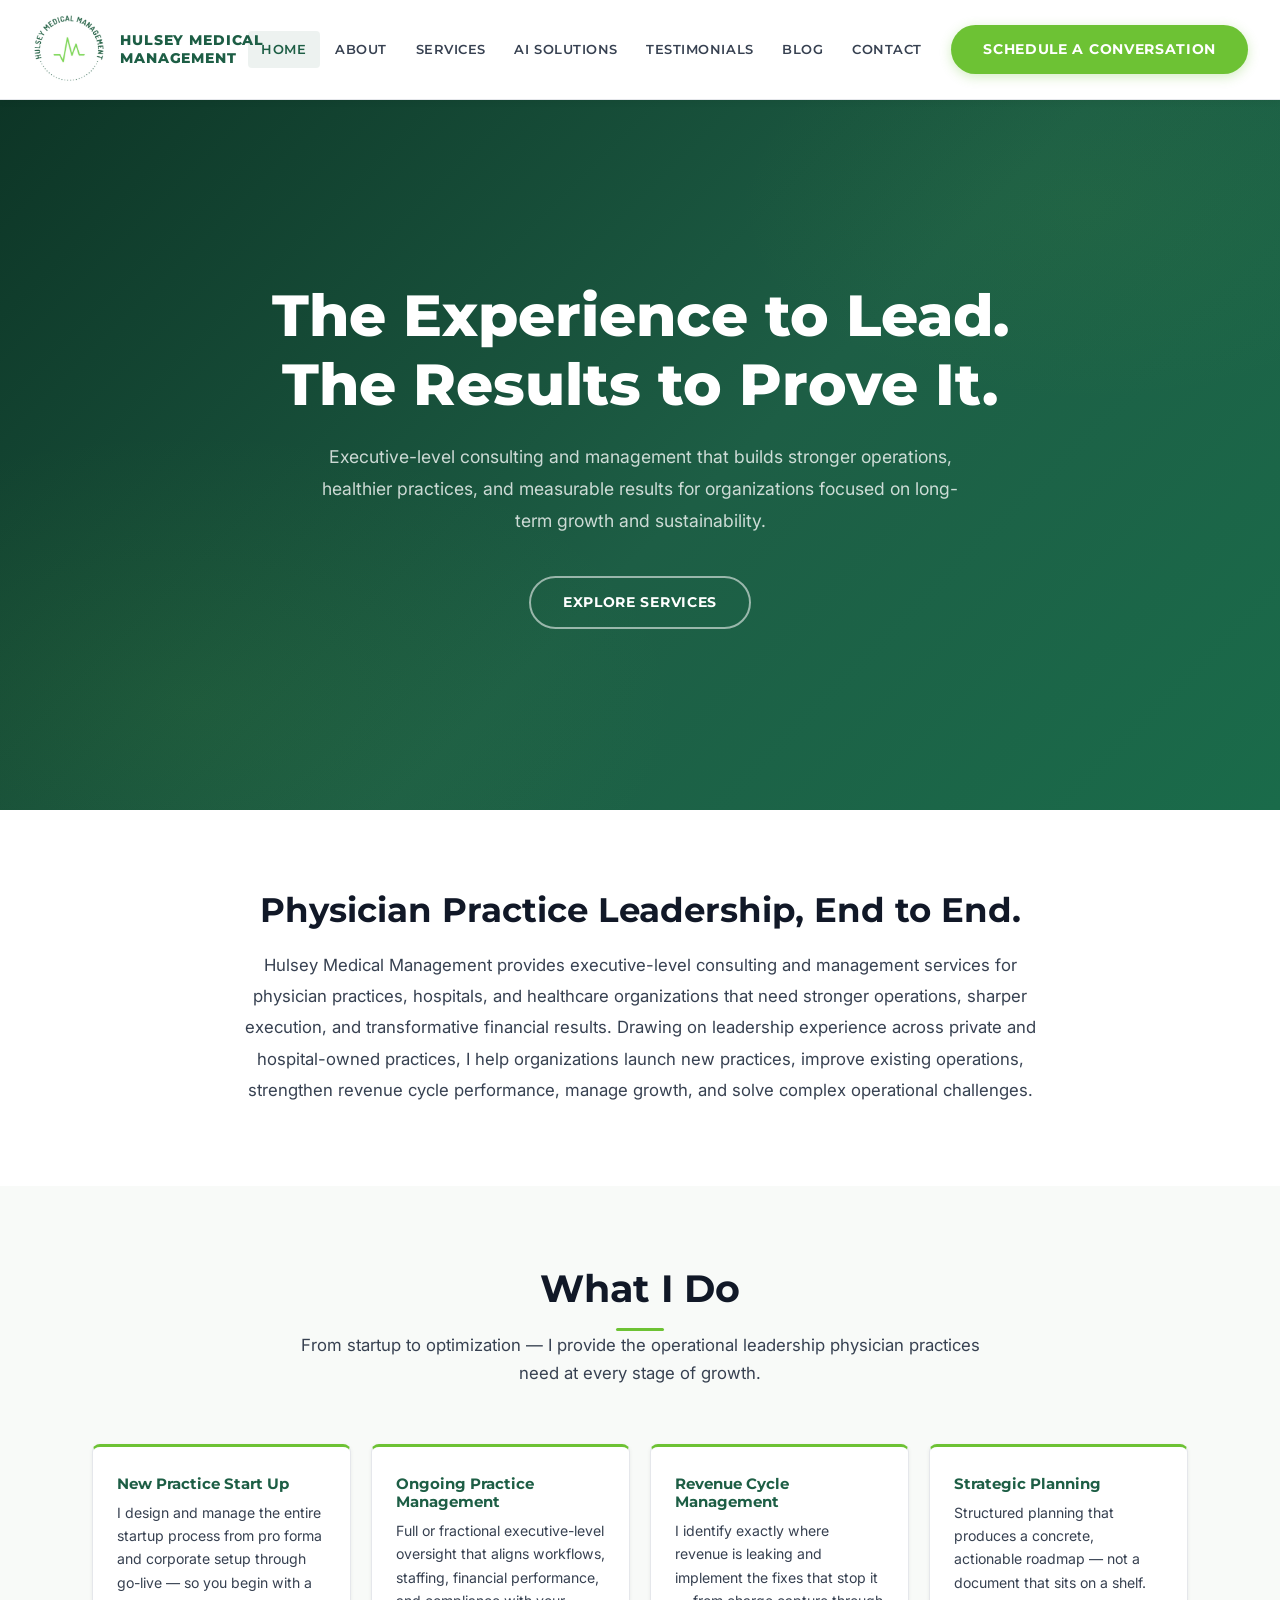
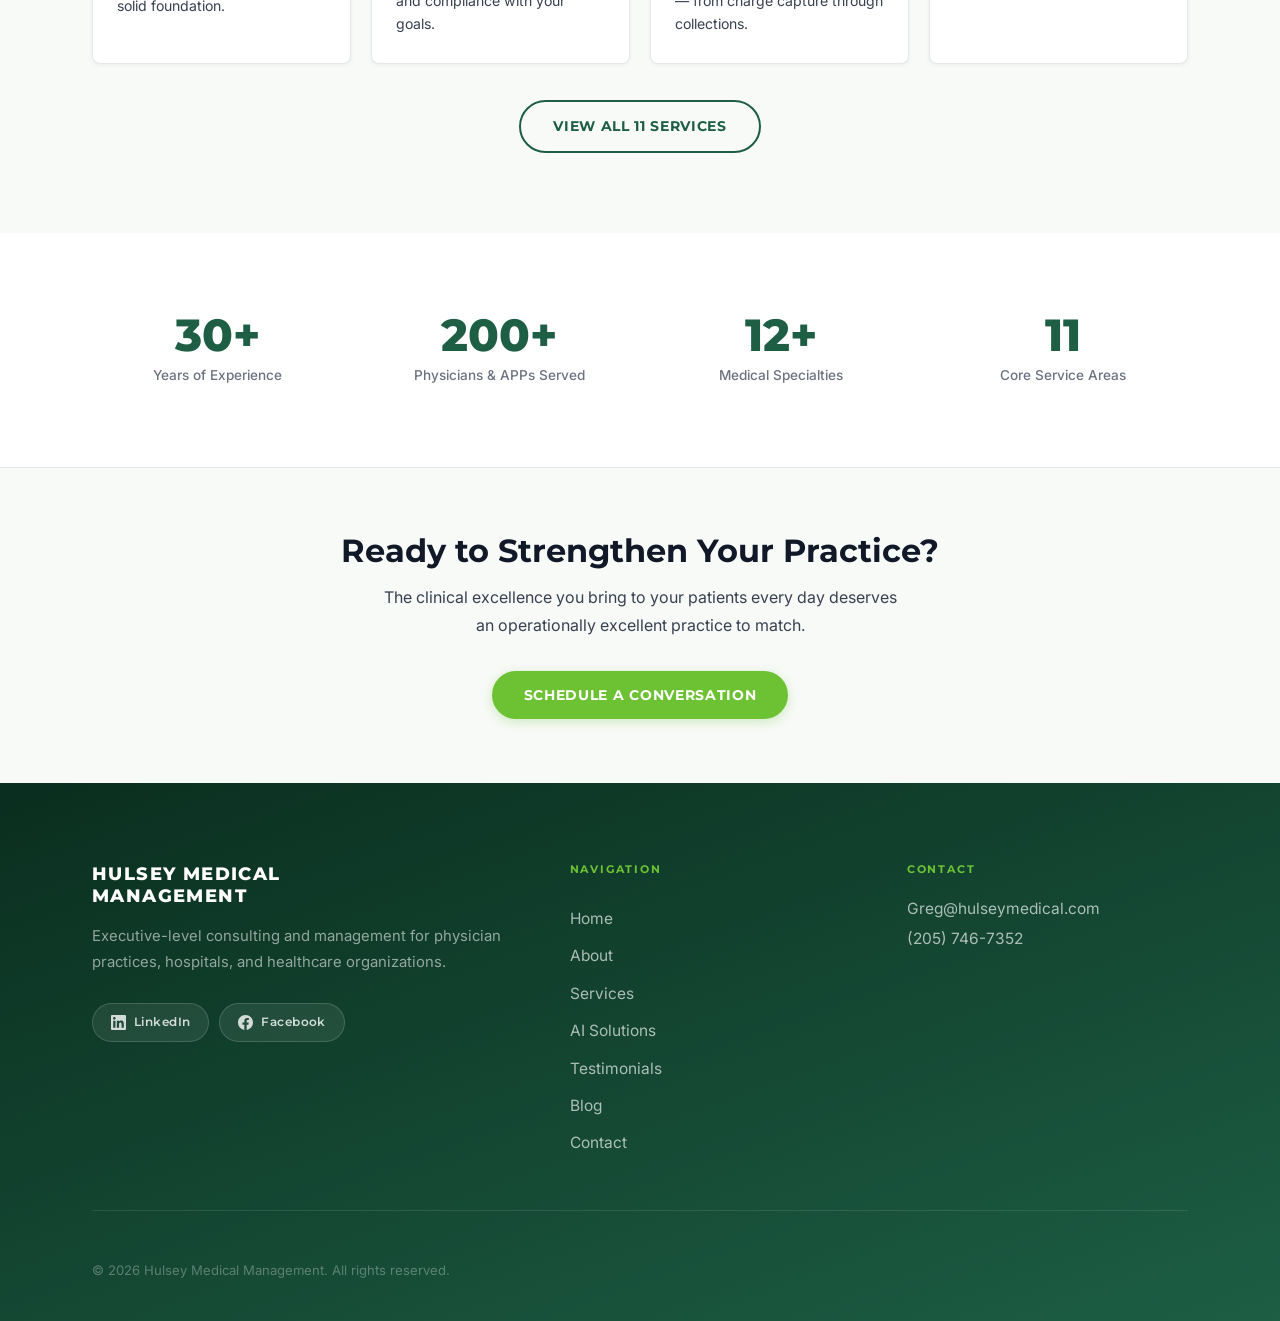
==== index.html @ 931b70d0 "Initial website commit with correct folder structure" ====
﻿<!DOCTYPE html>
<html lang="en">
<head>
  <meta charset="UTF-8" />
  <meta name="viewport" content="width=device-width, initial-scale=1.0" />
  <title>Hulsey Medical Management | Executive Physician Practice Consulting</title>
  <meta name="description" content="Executive-level consulting and management for physician practices, hospitals, and healthcare organizations. 30 years of proven leadership." />
  <link rel="stylesheet" href="css/styles.css" />
</head>
<body>

  <nav class="nav" role="navigation" aria-label="Main navigation">
    <div class="nav__inner">
      <a href="index.html" class="nav__logo"><img src="images/logo.png" alt="Hulsey Medical Management" /><span class="nav__logo-text">Hulsey Medical<br>Management</span></a>
      <ul class="nav__links" role="list">
        <li><a href="index.html">Home</a></li>
        <li><a href="about.html">About</a></li>
        <li><a href="services.html">Services</a></li>
        <li><a href="ai-services.html">AI Solutions</a></li>
        <li><a href="testimonials.html">Testimonials</a></li>
        <li><a href="blog.html">Blog</a></li>
        <li><a href="contact.html">Contact</a></li>
      </ul>
      <div class="nav__actions">
        <a href="contact.html" class="btn btn--primary nav__cta">Schedule a Conversation</a>
        <button class="nav__hamburger" aria-label="Toggle menu"><span></span><span></span><span></span></button>
      </div>
    </div>
  </nav>
  <nav class="nav__mobile" aria-label="Mobile navigation">
    <a href="index.html">Home</a><a href="about.html">About</a><a href="services.html">Services</a>
    <a href="ai-services.html">AI Solutions</a><a href="testimonials.html">Testimonials</a>
    <a href="blog.html">Blog</a><a href="contact.html">Contact</a>
  </nav>

  <!-- HERO -->
  <section class="hero" aria-label="Hero">
    <div class="hero__content">
      <h1>The Experience to Lead.<br>The Results to Prove It.</h1>
      <p class="hero__sub">Executive-level consulting and management that builds stronger operations, healthier practices, and measurable results for organizations focused on long-term growth and sustainability.</p>
      <div class="hero__cta">
        <a href="services.html" class="btn btn--outline">Explore Services</a>
      </div>
    </div>
  </section>

  <!-- INTRO -->
  <section class="intro-block">
    <div class="container">
      <div class="intro-block__inner fade-in">
        <h2>Physician Practice Leadership, End to End.</h2>
        <p>Hulsey Medical Management provides executive-level consulting and management services for physician practices, hospitals, and healthcare organizations that need stronger operations, sharper execution, and transformative financial results. Drawing on leadership experience across private and hospital-owned practices, I help organizations launch new practices, improve existing operations, strengthen revenue cycle performance, manage growth, and solve complex operational challenges.</p>
      </div>
    </div>
  </section>

  <!-- SERVICES PREVIEW -->
  <section class="section section--tinted">
    <div class="container">
      <div class="section__header fade-in">
        <h2>What I Do</h2>
        <div class="section__divider"></div>
        <p>From startup to optimization — I provide the operational leadership physician practices need at every stage of growth.</p>
      </div>
      <div class="preview-grid">
        <div class="preview-card fade-in fade-in-delay-1">
          <h4>New Practice Start Up</h4>
          <p>I design and manage the entire startup process from pro forma and corporate setup through go-live — so you begin with a solid foundation.</p>
        </div>
        <div class="preview-card fade-in fade-in-delay-2">
          <h4>Ongoing Practice Management</h4>
          <p>Full or fractional executive-level oversight that aligns workflows, staffing, financial performance, and compliance with your goals.</p>
        </div>
        <div class="preview-card fade-in fade-in-delay-3">
          <h4>Revenue Cycle Management</h4>
          <p>I identify exactly where revenue is leaking and implement the fixes that stop it — from charge capture through collections.</p>
        </div>
        <div class="preview-card fade-in fade-in-delay-4">
          <h4>Strategic Planning</h4>
          <p>Structured planning that produces a concrete, actionable roadmap — not a document that sits on a shelf.</p>
        </div>
      </div>
      <div style="text-align:center; margin-top: 2.25rem;" class="fade-in">
        <a href="services.html" class="btn btn--ghost">View All 11 Services</a>
      </div>
    </div>
  </section>

  <!-- CREDENTIALS STRIP -->
  <section class="section">
    <div class="container">
      <div class="stats-row">
        <div class="fade-in">
          <div class="stat__number">30+</div>
          <div class="stat__label">Years of Experience</div>
        </div>
        <div class="fade-in fade-in-delay-1">
          <div class="stat__number">200+</div>
          <div class="stat__label">Physicians &amp; APPs Served</div>
        </div>
        <div class="fade-in fade-in-delay-2">
          <div class="stat__number">12+</div>
          <div class="stat__label">Medical Specialties</div>
        </div>
        <div class="fade-in fade-in-delay-3">
          <div class="stat__number">11</div>
          <div class="stat__label">Core Service Areas</div>
        </div>
      </div>
    </div>
  </section>

  <!-- CTA STRIP -->
  <div class="cta-strip">
    <div class="container">
      <div class="fade-in">
        <h2>Ready to Strengthen Your Practice?</h2>
        <p>The clinical excellence you bring to your patients every day deserves an operationally excellent practice to match.</p>
        <a href="contact.html" class="btn btn--primary">Schedule a Conversation</a>
      </div>
    </div>
  </div>

  <footer class="footer">
    <div class="container">
      <div class="footer__inner">
        <div class="footer__brand">
          <div class="footer__brand-name">Hulsey Medical<br>Management</div>
          <p>Executive-level consulting and management for physician practices, hospitals, and healthcare organizations.</p>
          <div class="footer__social">
            <a href="https://www.linkedin.com/company/109544073" target="_blank" rel="noopener" class="footer__social-link"><svg xmlns="http://www.w3.org/2000/svg" width="15" height="15" viewBox="0 0 24 24" fill="currentColor"><path d="M20.447 20.452h-3.554v-5.569c0-1.328-.027-3.037-1.852-3.037-1.853 0-2.136 1.445-2.136 2.939v5.667H9.351V9h3.414v1.561h.046c.477-.9 1.637-1.85 3.37-1.85 3.601 0 4.267 2.37 4.267 5.455v6.286zM5.337 7.433c-1.144 0-2.063-.926-2.063-2.065 0-1.138.92-2.063 2.063-2.063 1.14 0 2.064.925 2.064 2.063 0 1.139-.925 2.065-2.064 2.065zm1.782 13.019H3.555V9h3.564v11.452zM22.225 0H1.771C.792 0 0 .774 0 1.729v20.542C0 23.227.792 24 1.771 24h20.451C23.2 24 24 23.227 24 22.271V1.729C24 .774 23.2 0 22.222 0h.003z"/></svg> LinkedIn</a>
            <a href="https://www.facebook.com/profile.php?id=61579314591625" target="_blank" rel="noopener" class="footer__social-link"><svg xmlns="http://www.w3.org/2000/svg" width="15" height="15" viewBox="0 0 24 24" fill="currentColor"><path d="M24 12.073c0-6.627-5.373-12-12-12s-12 5.373-12 12c0 5.99 4.388 10.954 10.125 11.854v-8.385H7.078v-3.47h3.047V9.43c0-3.007 1.792-4.669 4.533-4.669 1.312 0 2.686.235 2.686.235v2.953H15.83c-1.491 0-1.956.925-1.956 1.874v2.25h3.328l-.532 3.47h-2.796v8.385C19.612 23.027 24 18.062 24 12.073z"/></svg> Facebook</a>
          </div>
        </div>
        <div>
          <h4>Navigation</h4>
          <ul class="footer__links">
            <li><a href="index.html">Home</a></li>
            <li><a href="about.html">About</a></li>
            <li><a href="services.html">Services</a></li>
            <li><a href="ai-services.html">AI Solutions</a></li>
            <li><a href="testimonials.html">Testimonials</a></li>
            <li><a href="blog.html">Blog</a></li>
            <li><a href="contact.html">Contact</a></li>
          </ul>
        </div>
        <div class="footer__contact">
          <h4>Contact</h4>
          <p><a href="mailto:Greg@hulseymedical.com">Greg@hulseymedical.com</a></p>
          <p><a href="tel:+12057467352">(205) 746-7352</a></p>
        </div>
      </div>
      <div class="footer__bottom">
        <p>&copy; 2026 Hulsey Medical Management. All rights reserved.</p>
        
      </div>
    </div>
  </footer>

  <script src="js/main.js"></script>
</body>
</html>
---- css/styles.css ----
/* ============================================================
   HMM Website — Shared Stylesheet
   Colors: #1D5E45 (dark green), #6DC234 (lime), #f8faf8 (off-white)
   ============================================================ */

@import url('https://fonts.googleapis.com/css2?family=Montserrat:wght@400;600;700;800&family=Inter:wght@300;400;500;600&display=swap');

:root {
  --dark-green: #1D5E45;
  --lime-green: #6DC234;
  --lime-hover: #5aaa28;
  --off-white: #f8faf8;
  --border: #e5e7eb;
  --white: #ffffff;
  --text-dark: #111827;
  --text-body: #374151;
  --text-light: #6b7280;
  --shadow-sm: 0 1px 4px rgba(0,0,0,0.06);
  --shadow: 0 4px 20px rgba(0,0,0,0.07);
  --shadow-hover: 0 8px 32px rgba(0,0,0,0.12);
  --nav-height: 100px;
  --radius: 8px;
  --transition: all 0.25s ease;
}

*, *::before, *::after { box-sizing: border-box; margin: 0; padding: 0; }
html { scroll-behavior: smooth; font-size: 16px; }

body {
  font-family: 'Inter', system-ui, sans-serif;
  color: var(--text-body);
  background: var(--white);
  line-height: 1.7;
  padding-top: var(--nav-height);
}

img { max-width: 100%; height: auto; display: block; }
a { color: inherit; text-decoration: none; }
ul { list-style: none; }

/* ── Typography ── */
h1, h2, h3, h4 {
  font-family: 'Montserrat', sans-serif;
  font-weight: 700;
  line-height: 1.2;
  color: var(--text-dark);
}
h1 { font-size: clamp(2rem, 4.5vw, 3.6rem); font-weight: 800; }
h2 { font-size: clamp(1.6rem, 3vw, 2.5rem); }
h3 { font-size: clamp(1.1rem, 2vw, 1.35rem); }
h4 { font-size: 1rem; }
p { margin-bottom: 1.1rem; }
p:last-child { margin-bottom: 0; }

/* ── Layout ── */
.container { max-width: 1160px; margin: 0 auto; padding: 0 2rem; }

.section { padding: 80px 0; }
.section--tinted { background: var(--off-white); }

.section__header { text-align: center; margin-bottom: 56px; }
.section__header h2 { margin-bottom: 0.85rem; color: var(--text-dark); }
.section__header p { font-size: 1.05rem; max-width: 680px; margin: 0 auto; color: var(--text-body); }

.section__divider {
  width: 48px; height: 3px;
  background: var(--lime-green);
  border-radius: 2px;
  margin: 1rem auto 0;
}

/* ============================================================
   NAVIGATION — White bar
   ============================================================ */

.nav {
  position: fixed;
  top: 0; left: 0; right: 0;
  height: var(--nav-height);
  background: var(--white);
  z-index: 1000;
  border-bottom: 1px solid var(--border);
  box-shadow: 0 1px 8px rgba(0,0,0,0.06);
}

.nav__inner {
  display: grid;
  grid-template-columns: auto 1fr auto;
  align-items: center;
  height: 100%;
  max-width: 1280px;
  margin: 0 auto;
  padding: 0 2rem;
  gap: 1rem;
}

.nav__logo { display: flex; align-items: center; gap: 0.9rem; }
.nav__logo img { height: 72px; width: auto; object-fit: contain; flex-shrink: 0; }
.nav__logo-text {
  font-family: 'Montserrat', sans-serif;
  font-size: 0.88rem;
  font-weight: 800;
  letter-spacing: 0.06em;
  text-transform: uppercase;
  color: var(--dark-green);
  line-height: 1.25;
  white-space: nowrap;
}

.nav__links {
  display: flex;
  align-items: center;
  justify-content: center;
  gap: 0.1rem;
}

.nav__actions {
  display: flex;
  align-items: center;
  justify-content: flex-end;
  gap: 0.75rem;
}

.nav__cta {
  padding: 0.55rem 1.3rem;
  font-size: 0.75rem;
  white-space: nowrap;
}

.nav__links a {
  display: inline-block;
  padding: 0.45rem 0.85rem;
  color: var(--text-body);
  font-family: 'Montserrat', sans-serif;
  font-size: 0.8rem;
  font-weight: 600;
  letter-spacing: 0.04em;
  text-transform: uppercase;
  border-radius: 4px;
  transition: var(--transition);
  white-space: nowrap;
}

.nav__links a:hover {
  color: var(--dark-green);
  background: rgba(29,94,69,0.06);
}

.nav__links a.active {
  color: var(--dark-green);
  background: rgba(29,94,69,0.08);
}

/* Mobile hamburger */
.nav__hamburger {
  display: none;
  flex-direction: column;
  gap: 5px;
  cursor: pointer;
  padding: 8px;
  background: none;
  border: none;
}
.nav__hamburger span {
  display: block;
  width: 24px; height: 2px;
  background: var(--text-dark);
  border-radius: 2px;
  transition: var(--transition);
}
.nav__hamburger.open span:nth-child(1) { transform: translateY(7px) rotate(45deg); }
.nav__hamburger.open span:nth-child(2) { opacity: 0; }
.nav__hamburger.open span:nth-child(3) { transform: translateY(-7px) rotate(-45deg); }

.nav__mobile {
  display: none;
  position: fixed;
  top: var(--nav-height);
  left: 0; right: 0;
  background: var(--white);
  border-bottom: 1px solid var(--border);
  padding: 1rem 2rem 1.5rem;
  z-index: 999;
  flex-direction: column;
  gap: 0.15rem;
  box-shadow: 0 8px 24px rgba(0,0,0,0.08);
}
.nav__mobile.open { display: flex; }
.nav__mobile a {
  color: var(--text-body);
  font-family: 'Montserrat', sans-serif;
  font-size: 0.88rem;
  font-weight: 600;
  letter-spacing: 0.04em;
  text-transform: uppercase;
  padding: 0.65rem 0.75rem;
  border-radius: 4px;
  transition: var(--transition);
}
.nav__mobile a:hover { color: var(--dark-green); background: rgba(29,94,69,0.05); }
.nav__mobile a.active { color: var(--dark-green); font-weight: 700; }

/* ============================================================
   BUTTONS
   ============================================================ */

.btn {
  display: inline-block;
  padding: 0.8rem 2rem;
  border-radius: 50px;
  font-family: 'Montserrat', sans-serif;
  font-size: 0.85rem;
  font-weight: 700;
  letter-spacing: 0.05em;
  text-transform: uppercase;
  transition: var(--transition);
  cursor: pointer;
  border: none;
}
.btn--primary {
  background: var(--lime-green);
  color: var(--white);
  box-shadow: 0 3px 12px rgba(109,194,52,0.3);
}
.btn--primary:hover {
  background: var(--lime-hover);
  transform: translateY(-2px);
  box-shadow: 0 6px 20px rgba(109,194,52,0.4);
}
.btn--outline {
  background: transparent;
  color: var(--white);
  border: 2px solid rgba(255,255,255,0.55);
}
.btn--outline:hover {
  background: rgba(255,255,255,0.1);
  border-color: var(--white);
  transform: translateY(-2px);
}
.btn--green {
  background: var(--dark-green);
  color: var(--white);
}
.btn--green:hover {
  background: #174d38;
  transform: translateY(-2px);
  box-shadow: var(--shadow-hover);
}
.btn--ghost {
  background: transparent;
  color: var(--dark-green);
  border: 2px solid var(--dark-green);
}
.btn--ghost:hover {
  background: var(--dark-green);
  color: var(--white);
  transform: translateY(-2px);
}

/* ============================================================
   HERO
   ============================================================ */

.hero {
  position: relative;
  min-height: calc(90vh - var(--nav-height));
  display: flex;
  align-items: center;
  justify-content: center;
  text-align: center;
  background: linear-gradient(135deg, #0d3526 0%, var(--dark-green) 55%, #1a6b4a 100%);
  overflow: hidden;
}
.hero::before {
  content: '';
  position: absolute; inset: 0;
  background:
    radial-gradient(ellipse 55% 55% at 15% 85%, rgba(109,194,52,0.07) 0%, transparent 70%),
    radial-gradient(ellipse 40% 40% at 85% 15%, rgba(109,194,52,0.05) 0%, transparent 70%);
  pointer-events: none;
}
.hero__content {
  position: relative; z-index: 1;
  max-width: 820px;
  padding: 4rem 2rem;
}
.hero__eyebrow {
  display: inline-block;
  background: rgba(109,194,52,0.15);
  color: var(--lime-green);
  font-family: 'Montserrat', sans-serif;
  font-size: 0.75rem; font-weight: 700;
  letter-spacing: 0.16em; text-transform: uppercase;
  padding: 0.35rem 1.1rem;
  border-radius: 50px;
  border: 1px solid rgba(109,194,52,0.28);
  margin-bottom: 1.5rem;
}
.hero h1 { color: var(--white); margin-bottom: 1.4rem; }
.hero__sub {
  font-size: 1.1rem;
  color: rgba(255,255,255,0.78);
  max-width: 640px;
  margin: 0 auto 2.5rem;
  line-height: 1.8;
}
.hero__cta { display: flex; gap: 1rem; justify-content: center; flex-wrap: wrap; }

/* ============================================================
   HOME — INTRO BLOCK
   ============================================================ */

.intro-block { padding: 80px 0; }
.intro-block__inner { max-width: 820px; margin: 0 auto; text-align: center; }
.intro-block h2 { font-size: clamp(1.5rem, 2.8vw, 2.1rem); margin-bottom: 1.25rem; }
.intro-block p { font-size: 1.05rem; line-height: 1.85; }

/* ============================================================
   HOME — SERVICE PREVIEW CARDS
   ============================================================ */

.preview-grid {
  display: grid;
  grid-template-columns: repeat(auto-fit, minmax(230px, 1fr));
  gap: 1.25rem;
}
.preview-card {
  background: var(--white);
  border-radius: var(--radius);
  padding: 1.75rem 1.5rem;
  border: 1px solid var(--border);
  border-top: 3px solid var(--lime-green);
  box-shadow: var(--shadow-sm);
  transition: var(--transition);
}
.preview-card:hover {
  transform: translateY(-3px);
  box-shadow: var(--shadow);
  border-top-color: var(--dark-green);
}
.preview-card h4 { color: var(--dark-green); margin-bottom: 0.5rem; font-size: 0.95rem; }
.preview-card p { font-size: 0.88rem; line-height: 1.65; margin: 0; }

/* ============================================================
   STAT NUMBERS (used on Home + About)
   ============================================================ */

.stats-row {
  display: grid;
  grid-template-columns: repeat(auto-fit, minmax(160px, 1fr));
  gap: 2rem;
  text-align: center;
}
.stat__number {
  font-family: 'Montserrat', sans-serif;
  font-size: 2.8rem; font-weight: 800;
  color: var(--dark-green);
  line-height: 1;
  margin-bottom: 0.4rem;
}
.stat__label { font-size: 0.85rem; color: var(--text-light); font-weight: 500; }

/* ============================================================
   ABOUT PAGE
   ============================================================ */

.about-layout {
  display: grid;
  grid-template-columns: 1fr 2fr;
  gap: 4rem;
  align-items: start;
}
.about-photo { position: sticky; top: calc(var(--nav-height) + 2rem); }
.about-photo img {
  width: 100%; border-radius: 12px;
  box-shadow: var(--shadow-hover);
  border: 3px solid var(--white);
}
.about-photo__tag {
  margin-top: 1rem;
  background: var(--dark-green);
  color: var(--white);
  text-align: center;
  padding: 0.75rem 1rem;
  border-radius: var(--radius);
}
.about-photo__tag strong { font-family: 'Montserrat',sans-serif; font-size: 1.05rem; }
.about-photo__tag span { font-size: 1.05rem; }

.about-stats {
  display: grid;
  grid-template-columns: repeat(3, 1fr);
  gap: 1.5rem;
  margin: 2rem 0;
  padding: 1.75rem;
  background: var(--off-white);
  border-radius: 10px;
  border: 1px solid var(--border);
}
.about-content h2 { margin-bottom: 1.25rem; }
.about-content p { font-size: 1.02rem; line-height: 1.85; }

/* ============================================================
   ACCORDION — Services
   ============================================================ */

.accordion-list {
  max-width: 860px;
  margin: 0 auto;
  border-top: 1px solid var(--border);
}

.accordion-item {
  border-bottom: 1px solid var(--border);
}

.accordion-header {
  display: flex;
  align-items: center;
  justify-content: space-between;
  width: 100%;
  padding: 1.4rem 0;
  background: none;
  border: none;
  cursor: pointer;
  text-align: left;
  gap: 1rem;
  transition: var(--transition);
}

.accordion-header:hover .accordion-title {
  color: var(--dark-green);
}

.accordion-title {
  font-family: 'Montserrat', sans-serif;
  font-size: 1.05rem;
  font-weight: 700;
  color: var(--text-dark);
  transition: var(--transition);
  line-height: 1.3;
}

.accordion-icon {
  flex-shrink: 0;
  width: 28px; height: 28px;
  border-radius: 50%;
  border: 1.5px solid var(--border);
  display: flex; align-items: center; justify-content: center;
  transition: var(--transition);
  color: var(--text-light);
}

.accordion-icon svg {
  width: 14px; height: 14px;
  stroke: currentColor;
  transition: transform 0.3s ease;
  fill: none;
  stroke-width: 2.5;
  stroke-linecap: round;
  stroke-linejoin: round;
}

.accordion-body {
  max-height: 0;
  overflow: hidden;
  transition: max-height 0.4s ease, padding 0.3s ease;
}

.accordion-body__inner {
  padding: 0 0 1.75rem 0;
  padding-right: 3rem;
}

.accordion-body__inner p {
  font-size: 0.98rem;
  line-height: 1.85;
  color: var(--text-body);
}

/* Open state */
.accordion-item.open .accordion-title { color: var(--dark-green); }
.accordion-item.open .accordion-icon {
  background: var(--dark-green);
  border-color: var(--dark-green);
  color: var(--white);
}
.accordion-item.open .accordion-icon svg { transform: rotate(180deg); }
.accordion-item.open .accordion-body { max-height: 600px; }

/* ============================================================
   AI SERVICES PAGE
   ============================================================ */

.ai-hero {
  background: linear-gradient(135deg, #0d3526, var(--dark-green));
  padding: 90px 0;
  text-align: center;
  color: var(--white);
}
.ai-hero h1 { color: var(--white); margin-bottom: 1rem; }
.ai-hero p { color: rgba(255,255,255,0.78); font-size: 1.05rem; max-width: 680px; margin: 0 auto; }

.featured-tool {
  background: var(--white);
  border-radius: 12px;
  box-shadow: var(--shadow-hover);
  border: 1px solid var(--border);
  overflow: hidden;
  margin-bottom: 2.5rem;
}
.featured-tool__header {
  background: var(--dark-green);
  padding: 2.5rem;
  text-align: center;
}
.featured-tool__header h2 { color: var(--white); margin-bottom: 0.4rem; }
.featured-tool__header p { color: rgba(255,255,255,0.75); font-size: 1.05rem; margin: 0; }
.featured-tool__body { padding: 2.5rem; }
.featured-tool__body > p { font-size: 1.02rem; line-height: 1.8; margin-bottom: 2rem; }

.features-grid {
  display: grid;
  grid-template-columns: repeat(auto-fill, minmax(210px, 1fr));
  gap: 1rem;
  margin-bottom: 2.5rem;
}
.feature-item {
  background: var(--off-white);
  border: 1px solid var(--border);
  border-radius: var(--radius);
  padding: 1.2rem;
  display: flex; align-items: flex-start; gap: 0.7rem;
}
.feature-item__icon { font-size: 1.3rem; flex-shrink: 0; margin-top: 0.1rem; }
.feature-item h4 { font-size: 0.88rem; color: var(--dark-green); margin-bottom: 0.2rem; }
.feature-item p { font-size: 0.83rem; line-height: 1.5; margin: 0; }
.featured-tool__ctas { display: flex; gap: 1rem; flex-wrap: wrap; }

.coming-soon {
  background: var(--off-white);
  border: 1px solid var(--border);
  border-radius: 12px;
  padding: 2.5rem;
  text-align: center;
}
.coming-soon h3 { margin-bottom: 0.75rem; }
.coming-soon p { max-width: 560px; margin: 0 auto; }

/* ============================================================
   TESTIMONIALS PAGE
   ============================================================ */

.testimonials-grid {
  display: grid;
  grid-template-columns: repeat(auto-fill, minmax(300px, 1fr));
  gap: 1.75rem;
}
.testimonial-card {
  background: var(--white);
  border-radius: 10px;
  padding: 2.25rem;
  box-shadow: var(--shadow);
  border: 1px solid var(--border);
  border-top: 3px solid var(--lime-green);
  position: relative;
  transition: var(--transition);
}
.testimonial-card:hover {
  transform: translateY(-4px);
  box-shadow: var(--shadow-hover);
}
.testimonial-card::before {
  content: '\201C';
  font-family: Georgia, serif;
  font-size: 4.5rem;
  color: var(--lime-green);
  opacity: 0.2;
  line-height: 1;
  position: absolute;
  top: 1rem; left: 1.5rem;
  pointer-events: none;
}
.testimonial-card__quote {
  font-size: 1rem;
  line-height: 1.8;
  color: var(--text-dark);
  font-style: italic;
  margin-bottom: 1.5rem;
  padding-top: 1.5rem;
}
.testimonial-card__attr { display: flex; align-items: center; gap: 0.85rem; }
.testimonial-card__avatar {
  width: 44px; height: 44px;
  border-radius: 50%;
  background: var(--dark-green);
  display: flex; align-items: center; justify-content: center;
  color: var(--white);
  font-family: 'Montserrat', sans-serif;
  font-weight: 700; font-size: 1rem;
  flex-shrink: 0;
}
.testimonial-card__name { font-family: 'Montserrat',sans-serif; font-weight: 700; color: var(--dark-green); font-size: 0.88rem; margin-bottom: 0.1rem; }
.testimonial-card__role { font-size: 0.8rem; color: var(--text-light); }

/* ============================================================
   BLOG PAGE
   ============================================================ */

.blog-grid {
  display: grid;
  grid-template-columns: repeat(auto-fill, minmax(320px, 1fr));
  gap: 1.75rem;
}
.blog-card {
  background: var(--white);
  border-radius: 10px;
  border: 1px solid var(--border);
  box-shadow: var(--shadow-sm);
  overflow: hidden;
  transition: var(--transition);
  display: flex; flex-direction: column;
}
.blog-card:hover { transform: translateY(-4px); box-shadow: var(--shadow); }
.blog-card__stripe { height: 4px; background: linear-gradient(90deg, var(--dark-green), var(--lime-green)); }
.blog-card__body { padding: 1.75rem; flex-grow: 1; display: flex; flex-direction: column; }
.blog-card__meta { font-size: 0.78rem; color: var(--text-light); text-transform: uppercase; letter-spacing: 0.06em; margin-bottom: 0.65rem; }
.blog-card h3 { font-size: 1.12rem; margin-bottom: 0.75rem; line-height: 1.35; }
.blog-card h3 a { color: var(--text-dark); transition: var(--transition); }
.blog-card h3 a:hover { color: var(--dark-green); }
.blog-card p { font-size: 0.92rem; line-height: 1.7; flex-grow: 1; margin-bottom: 1.25rem; }
.blog-card__link {
  font-family: 'Montserrat',sans-serif; font-size: 0.8rem; font-weight: 700;
  letter-spacing: 0.05em; text-transform: uppercase;
  color: var(--lime-green); display: inline-flex; align-items: center; gap: 0.35rem;
  transition: var(--transition);
}
.blog-card__link:hover { color: var(--dark-green); gap: 0.55rem; }

/* ============================================================
   BLOG POST PAGE
   ============================================================ */

.post-header {
  background: var(--dark-green);
  padding: 72px 0 56px;
  text-align: center;
  color: var(--white);
}
.post-header__meta { font-size: 0.8rem; color: rgba(255,255,255,0.55); text-transform: uppercase; letter-spacing: 0.08em; margin-bottom: 1rem; }
.post-header h1 { color: var(--white); font-size: clamp(1.7rem, 3.5vw, 2.8rem); max-width: 780px; margin: 0 auto 1rem; }
.post-header__author { color: rgba(255,255,255,0.72); font-size: 0.92rem; }

.post-body { max-width: 760px; margin: 0 auto; padding: 64px 2rem; }
.post-body p { font-size: 1.03rem; line-height: 1.9; color: var(--text-body); margin-bottom: 1.35rem; }
.post-body h2 { font-size: 1.55rem; margin: 2.5rem 0 0.9rem; }
.post-body h3 { font-size: 1.2rem; color: var(--dark-green); margin: 1.75rem 0 0.65rem; }
.post-body h4 { font-size: 1rem; color: var(--dark-green); margin: 1.35rem 0 0.45rem; }
.post-body ol, .post-body ul { margin: 1rem 0 1.5rem 1.5rem; }
.post-body li { font-size: 1.02rem; line-height: 1.8; color: var(--text-body); margin-bottom: 0.5rem; }
.post-body ol { list-style: decimal; }
.post-body ul { list-style: disc; }
.post-back { text-align: center; padding: 2rem 0 4rem; border-top: 1px solid var(--border); margin-top: 3rem; }

/* ============================================================
   CONTACT PAGE
   ============================================================ */

.contact-layout {
  display: grid;
  grid-template-columns: 1fr 1.6fr;
  gap: 4rem;
  align-items: start;
}
.contact-info h3 { margin-bottom: 0.5rem; }
.contact-info > p { font-size: 1rem; line-height: 1.75; margin-bottom: 2rem; }

.contact-detail { display: flex; align-items: flex-start; gap: 1rem; margin-bottom: 1.25rem; }
.contact-detail__icon {
  width: 42px; height: 42px;
  background: var(--off-white);
  border: 1px solid var(--border);
  border-radius: 50%;
  display: flex; align-items: center; justify-content: center;
  font-size: 1rem; flex-shrink: 0;
}
.contact-detail__text strong { display: block; font-family: 'Montserrat',sans-serif; font-size: 0.75rem; text-transform: uppercase; letter-spacing: 0.06em; color: var(--text-light); margin-bottom: 0.15rem; }
.contact-detail__text a, .contact-detail__text span { font-size: 0.93rem; color: var(--dark-green); font-weight: 500; transition: var(--transition); }
.contact-detail__text a:hover { color: var(--lime-green); }

.social-links { display: flex; gap: 0.65rem; margin-top: 2rem; flex-wrap: wrap; }
.social-link {
  display: inline-flex; align-items: center; gap: 0.45rem;
  padding: 0.55rem 1.1rem;
  border-radius: 50px;
  background: var(--off-white);
  border: 1px solid var(--border);
  color: var(--dark-green);
  font-family: 'Montserrat',sans-serif; font-size: 0.78rem; font-weight: 700;
  transition: var(--transition);
}
.social-link:hover { background: var(--dark-green); color: var(--white); border-color: var(--dark-green); }

.contact-form {
  background: var(--white);
  border-radius: 12px;
  box-shadow: var(--shadow-hover);
  border: 1px solid var(--border);
  padding: 2.25rem;
}
.contact-form h3 { margin-bottom: 1.75rem; font-size: 1.35rem; }
.form-group { margin-bottom: 1.1rem; }
.form-group label {
  display: block;
  font-family: 'Montserrat',sans-serif; font-size: 0.75rem; font-weight: 600;
  text-transform: uppercase; letter-spacing: 0.05em;
  color: var(--text-light); margin-bottom: 0.45rem;
}
.form-group input, .form-group textarea {
  width: 100%;
  padding: 0.8rem 1rem;
  border: 1.5px solid var(--border);
  border-radius: var(--radius);
  font-family: 'Inter', sans-serif; font-size: 0.93rem;
  color: var(--text-dark); background: var(--off-white);
  transition: var(--transition); outline: none;
}
.form-group input:focus, .form-group textarea:focus {
  border-color: var(--dark-green);
  background: var(--white);
  box-shadow: 0 0 0 3px rgba(29,94,69,0.08);
}
.form-group textarea { height: 130px; resize: vertical; }
.form-row { display: grid; grid-template-columns: 1fr 1fr; gap: 1rem; }
.form-submit { margin-top: 0.5rem; }
.form-submit .btn { width: 100%; }

/* ============================================================
   PAGE HEADER (shared dark green banner on inner pages)
   ============================================================ */

.page-header {
  background: linear-gradient(135deg, #0d3526, var(--dark-green));
  padding: 72px 0;
  text-align: center;
  color: var(--white);
}
.page-header h1 { color: var(--white); margin-bottom: 0.85rem; font-size: clamp(1.4rem, 2.4vw, 2.2rem); }
.page-header p { color: rgba(255,255,255,0.76); font-size: 1.05rem; max-width: 640px; margin: 0 auto; }

.eyebrow {
  display: inline-block;
  background: rgba(109,194,52,0.15);
  color: var(--lime-green);
  font-family: 'Montserrat',sans-serif;
  font-size: 0.73rem; font-weight: 700;
  letter-spacing: 0.14em; text-transform: uppercase;
  padding: 0.35rem 1.1rem;
  border-radius: 50px;
  border: 1px solid rgba(109,194,52,0.28);
  margin-bottom: 1.1rem;
}

/* ============================================================
   CTA STRIP (lightweight, before footer)
   ============================================================ */

.cta-strip {
  background: var(--off-white);
  border-top: 1px solid var(--border);
  padding: 64px 0;
  text-align: center;
}
.cta-strip h2 { margin-bottom: 0.85rem; font-size: clamp(1.4rem, 2.5vw, 2rem); }
.cta-strip p { color: var(--text-body); font-size: 1rem; max-width: 520px; margin: 0 auto 2rem; }

/* ============================================================
   FOOTER
   ============================================================ */

.footer {
  background: linear-gradient(160deg, #0a2e1f 0%, var(--dark-green) 100%);
  color: rgba(255,255,255,0.72);
  padding: 5rem 0 2.5rem;
}
.footer__inner {
  display: grid;
  grid-template-columns: 1.5fr 1fr 1fr;
  gap: 3.5rem;
  margin-bottom: 3rem;
  padding-bottom: 3rem;
  border-bottom: 1px solid rgba(255,255,255,0.1);
}
.footer__brand-name {
  font-family: 'Montserrat', sans-serif;
  font-size: 1.1rem;
  font-weight: 800;
  color: var(--white);
  text-transform: uppercase;
  letter-spacing: 0.08em;
  line-height: 1.25;
  margin-bottom: 1rem;
}
.footer__brand p { color: rgba(255,255,255,0.55); font-size: 0.93rem; line-height: 1.75; margin-bottom: 1.75rem; }
.footer__social { display: flex; gap: 0.65rem; flex-wrap: wrap; }
.footer__social-link {
  display: inline-flex; align-items: center; gap: 0.5rem;
  padding: 0.5rem 1.1rem;
  background: rgba(255,255,255,0.08);
  border: 1px solid rgba(255,255,255,0.15);
  border-radius: 50px;
  color: rgba(255,255,255,0.8);
  font-family: 'Montserrat', sans-serif;
  font-size: 0.76rem; font-weight: 600; letter-spacing: 0.04em;
  transition: var(--transition);
}
.footer__social-link:hover { background: var(--lime-green); border-color: var(--lime-green); color: var(--white); }
.footer__social-link svg { flex-shrink: 0; }
.footer h4 {
  color: var(--lime-green);
  font-family: 'Montserrat', sans-serif;
  font-size: 0.7rem; font-weight: 700;
  text-transform: uppercase; letter-spacing: 0.16em;
  margin-bottom: 1.5rem;
}
.footer__links { display: flex; flex-direction: column; gap: 0.05rem; }
.footer__links a {
  display: block;
  color: rgba(255,255,255,0.65);
  font-size: 0.97rem;
  padding: 0.32rem 0;
  transition: var(--transition);
}
.footer__links a:hover { color: var(--white); padding-left: 0.4rem; }
.footer__contact p { color: rgba(255,255,255,0.65); font-size: 0.97rem; line-height: 1; margin-bottom: 0.9rem; }
.footer__contact a { color: rgba(255,255,255,0.65); transition: var(--transition); }
.footer__contact a:hover { color: var(--lime-green); }
.footer__bottom {
  display: flex; justify-content: space-between; align-items: center; gap: 1rem; flex-wrap: wrap;
}
.footer__bottom p { color: rgba(255,255,255,0.3); font-size: 0.82rem; margin: 0; }

/* ============================================================
   SCROLL ANIMATIONS
   ============================================================ */

.fade-in { opacity: 0; transform: translateY(20px); transition: opacity 0.6s ease, transform 0.6s ease; }
.fade-in.visible { opacity: 1; transform: translateY(0); }
.fade-in-delay-1 { transition-delay: 0.1s; }
.fade-in-delay-2 { transition-delay: 0.2s; }
.fade-in-delay-3 { transition-delay: 0.3s; }
.fade-in-delay-4 { transition-delay: 0.4s; }

/* ============================================================
   RESPONSIVE
   ============================================================ */

@media (max-width: 900px) {
  .nav__inner { display: flex; justify-content: space-between; }
  .nav__links { display: none; }
  .nav__cta { display: none; }
  .nav__hamburger { display: flex; }
  .about-layout { grid-template-columns: 1fr; }
  .about-photo { position: static; }
  .about-photo img { max-width: 300px; margin: 0 auto; }
  .about-stats { grid-template-columns: 1fr 1fr; }
  .contact-layout { grid-template-columns: 1fr; }
  .footer__inner { grid-template-columns: 1fr 1fr; }
  .form-row { grid-template-columns: 1fr; }
  .accordion-body__inner { padding-right: 0; }
}

@media (max-width: 600px) {
  .section { padding: 56px 0; }
  .hero { min-height: 85vh; }
  .hero__content { padding: 3rem 1.5rem; }
  .footer__inner { grid-template-columns: 1fr; gap: 2rem; }
  .about-stats { grid-template-columns: 1fr; }
  .hero__cta { flex-direction: column; align-items: center; }
  .testimonials-grid { grid-template-columns: 1fr; }
  .blog-grid { grid-template-columns: 1fr; }
}
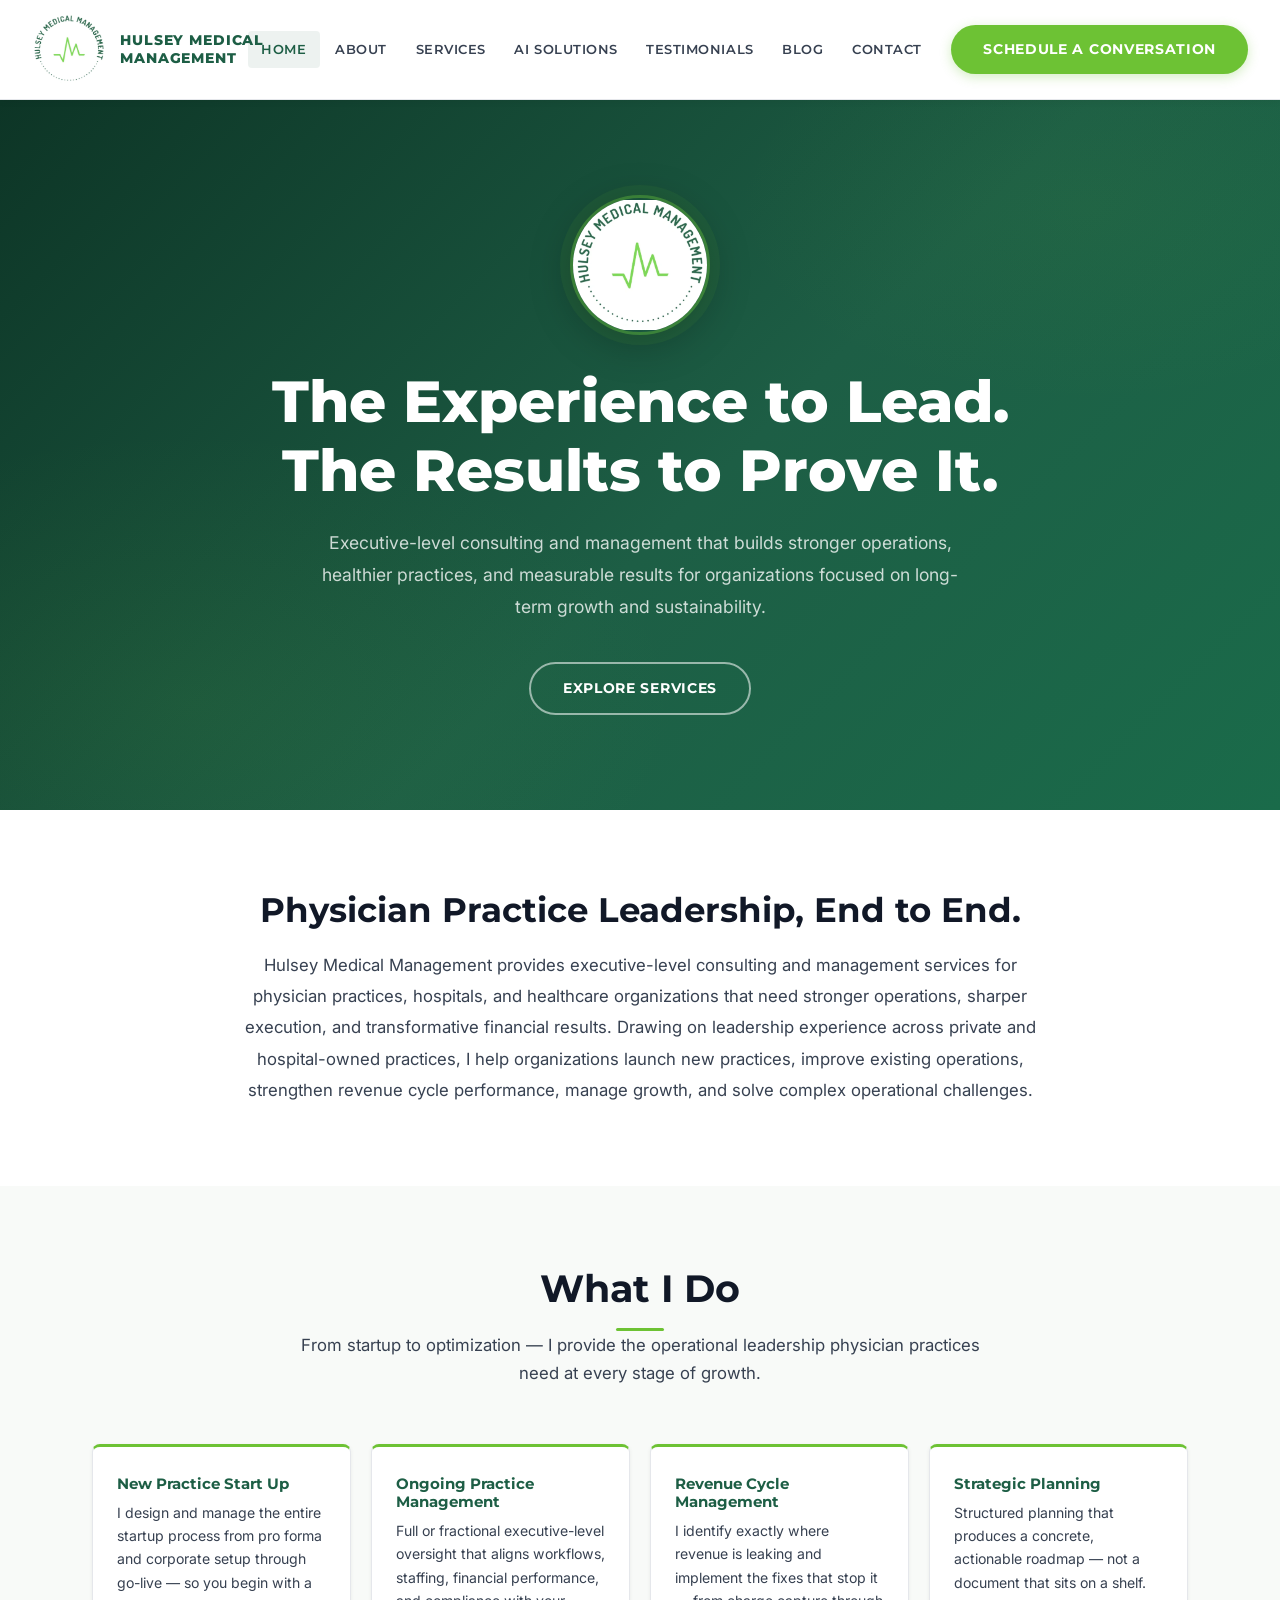
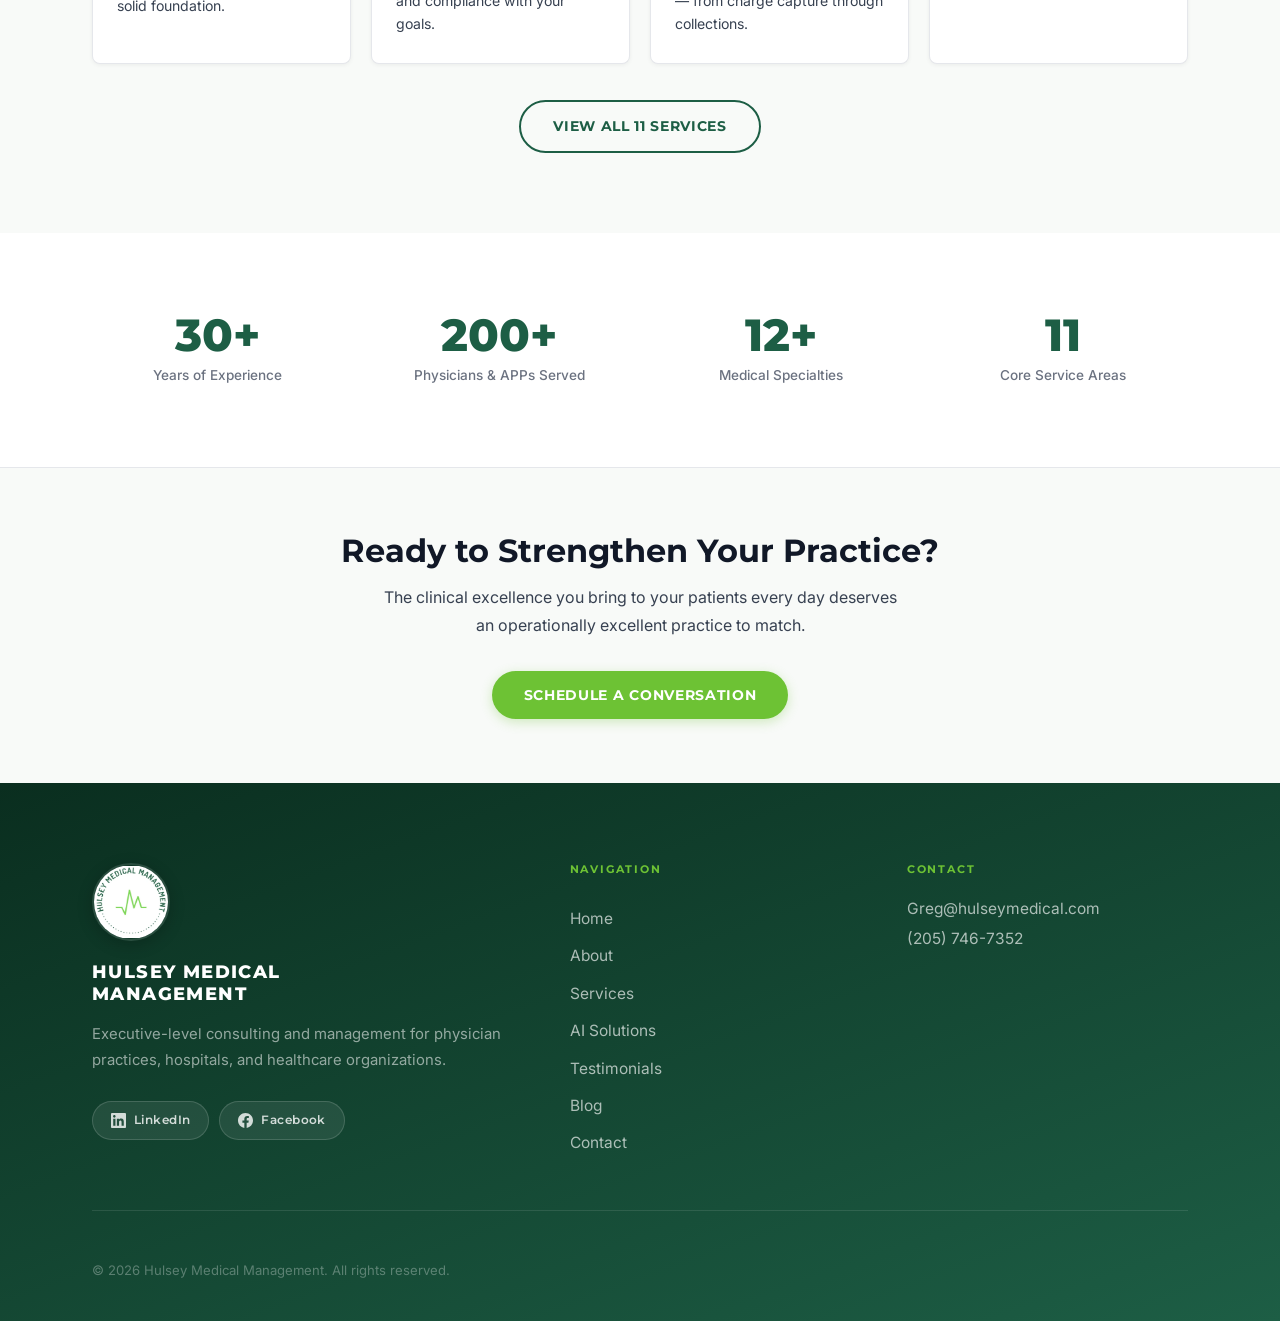
==== commit 12fd23e5: "Feature logo in hero and footer across all pages Added prominent logo display centered in the home p" ====
--- a/index.html
+++ b/index.html
@@ -36,6 +36,9 @@
   <!-- HERO -->
   <section class="hero" aria-label="Hero">
     <div class="hero__content">
+      <div class="hero__logo">
+        <img src="images/logo.png" alt="Hulsey Medical Management" />
+      </div>
       <h1>The Experience to Lead.<br>The Results to Prove It.</h1>
       <p class="hero__sub">Executive-level consulting and management that builds stronger operations, healthier practices, and measurable results for organizations focused on long-term growth and sustainability.</p>
       <div class="hero__cta">
@@ -125,6 +128,7 @@
     <div class="container">
       <div class="footer__inner">
         <div class="footer__brand">
+          <img src="images/logo.png" alt="Hulsey Medical Management" class="footer__logo" />
           <div class="footer__brand-name">Hulsey Medical<br>Management</div>
           <p>Executive-level consulting and management for physician practices, hospitals, and healthcare organizations.</p>
           <div class="footer__social">
--- a/css/styles.css
+++ b/css/styles.css
@@ -261,6 +261,17 @@
    HERO
    ============================================================ */
 
+.hero__logo { margin-bottom: 2rem; }
+.hero__logo img {
+  width: 140px;
+  height: 140px;
+  object-fit: contain;
+  margin: 0 auto;
+  border-radius: 50%;
+  border: 3px solid rgba(109,194,52,0.4);
+  box-shadow: 0 0 0 10px rgba(109,194,52,0.07), 0 8px 40px rgba(0,0,0,0.25);
+}
+
 .hero {
   position: relative;
   min-height: calc(90vh - var(--nav-height));
@@ -790,6 +801,15 @@
   margin-bottom: 3rem;
   padding-bottom: 3rem;
   border-bottom: 1px solid rgba(255,255,255,0.1);
+}
+.footer__logo {
+  width: 78px;
+  height: 78px;
+  object-fit: contain;
+  border-radius: 50%;
+  margin-bottom: 1.25rem;
+  border: 2px solid rgba(255,255,255,0.12);
+  box-shadow: 0 4px 16px rgba(0,0,0,0.2);
 }
 .footer__brand-name {
   font-family: 'Montserrat', sans-serif;
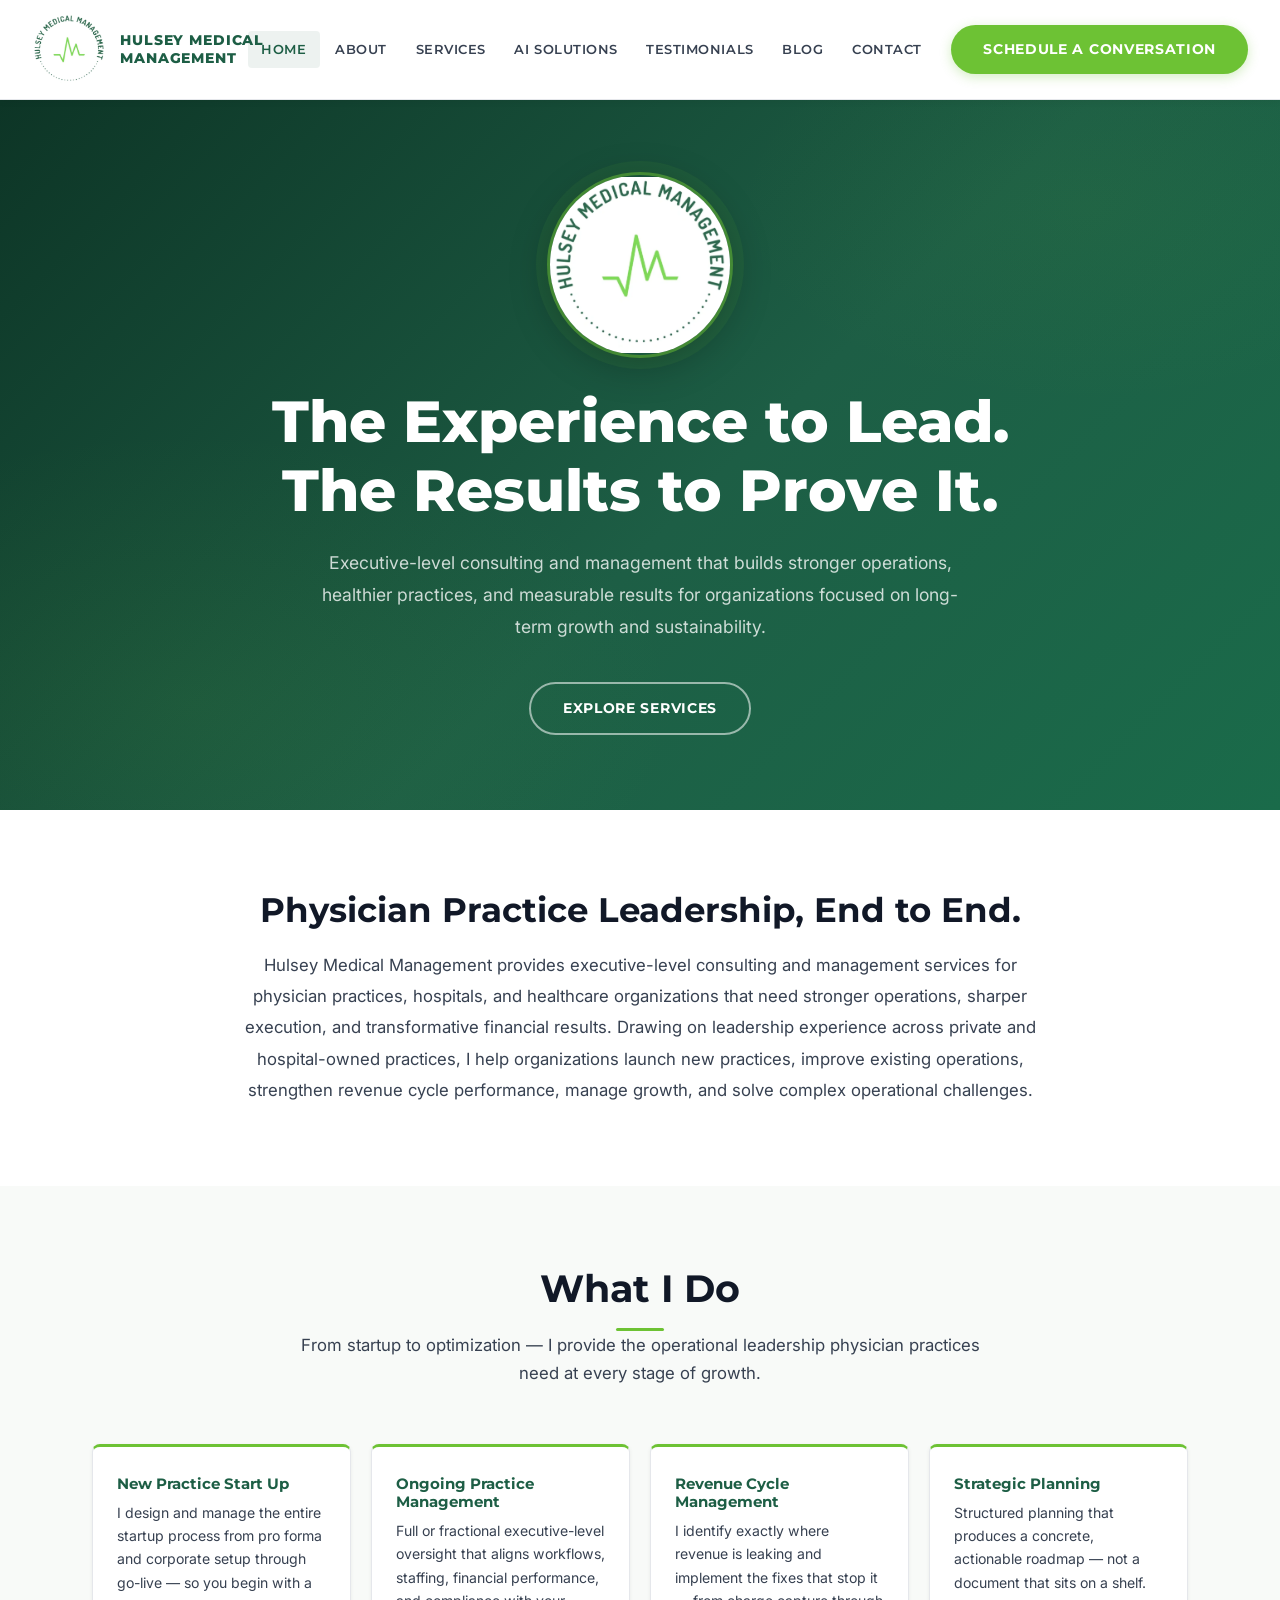
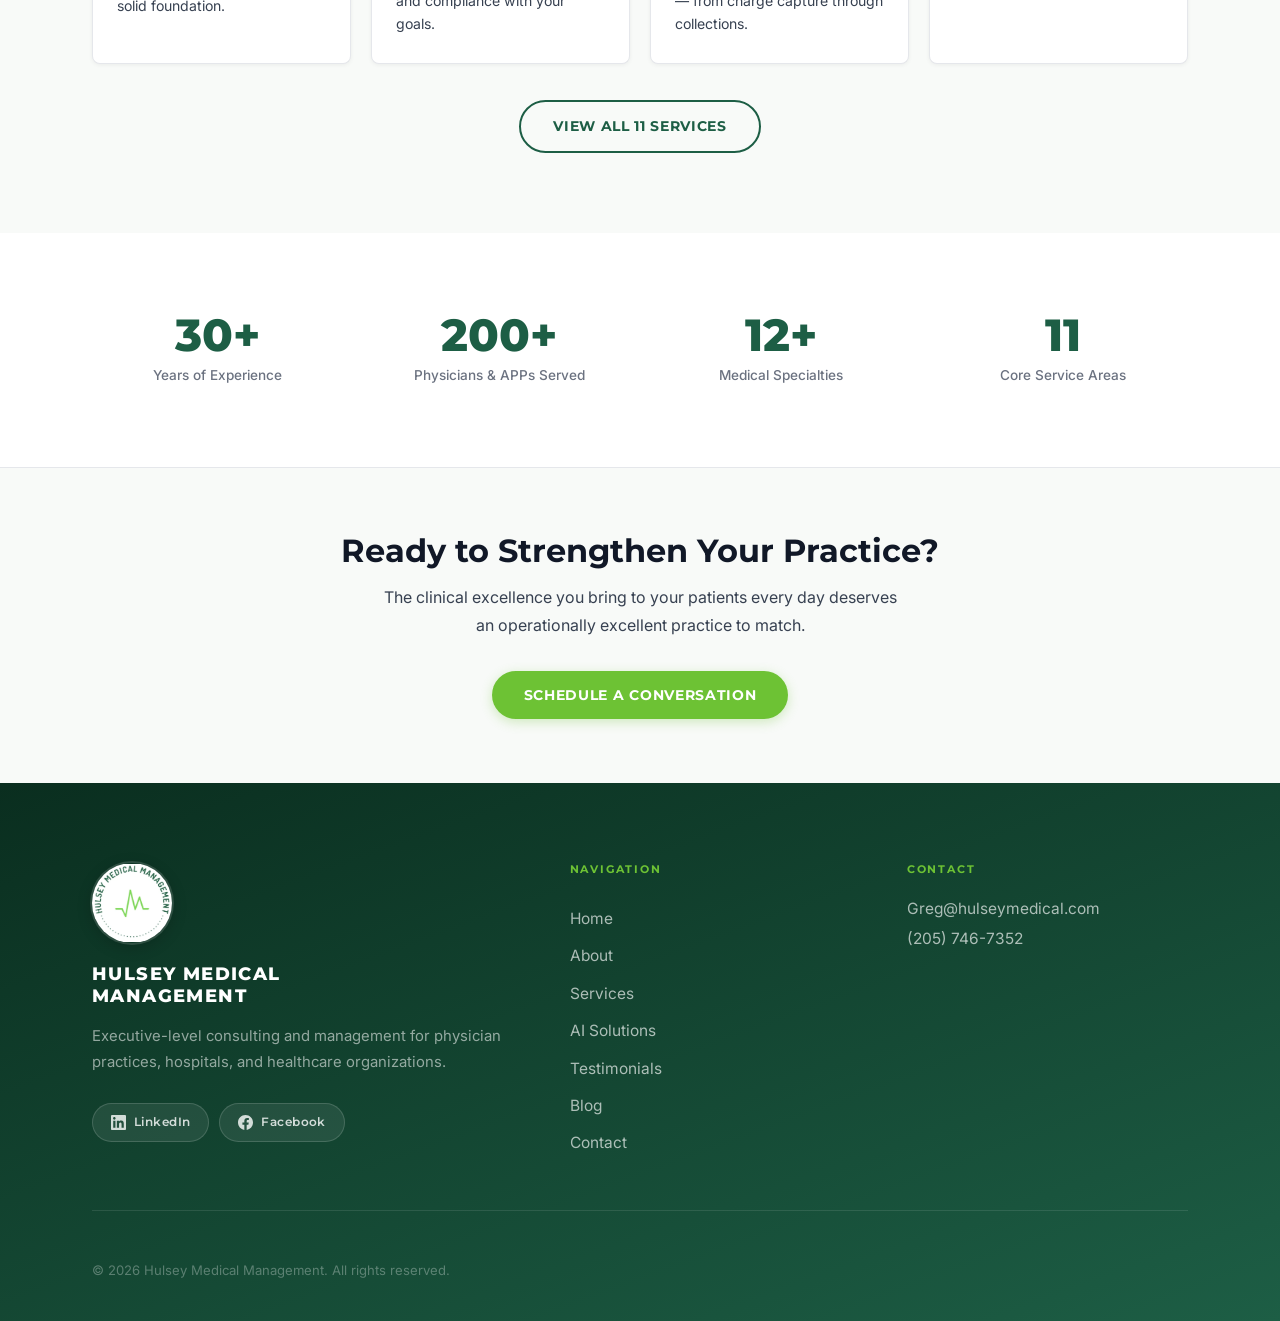
==== commit b19ab96b: "Fix hero logo clipping and increase size to 180px Replaced border with box-shadow on hero and footer" ====
--- a/index.html
+++ b/index.html
@@ -5,7 +5,7 @@
   <meta name="viewport" content="width=device-width, initial-scale=1.0" />
   <title>Hulsey Medical Management | Executive Physician Practice Consulting</title>
   <meta name="description" content="Executive-level consulting and management for physician practices, hospitals, and healthcare organizations. 30 years of proven leadership." />
-  <link rel="stylesheet" href="css/styles.css" />
+  <link rel="stylesheet" href="css/styles.css?v=3" />
 </head>
 <body>
 
--- a/css/styles.css
+++ b/css/styles.css
@@ -263,13 +263,12 @@
 
 .hero__logo { margin-bottom: 2rem; }
 .hero__logo img {
-  width: 140px;
-  height: 140px;
+  width: 180px;
+  height: 180px;
   object-fit: contain;
   margin: 0 auto;
   border-radius: 50%;
-  border: 3px solid rgba(109,194,52,0.4);
-  box-shadow: 0 0 0 10px rgba(109,194,52,0.07), 0 8px 40px rgba(0,0,0,0.25);
+  box-shadow: 0 0 0 3px rgba(109,194,52,0.5), 0 0 0 14px rgba(109,194,52,0.08), 0 8px 40px rgba(0,0,0,0.3);
 }
 
 .hero {
@@ -803,13 +802,12 @@
   border-bottom: 1px solid rgba(255,255,255,0.1);
 }
 .footer__logo {
-  width: 78px;
-  height: 78px;
+  width: 80px;
+  height: 80px;
   object-fit: contain;
   border-radius: 50%;
   margin-bottom: 1.25rem;
-  border: 2px solid rgba(255,255,255,0.12);
-  box-shadow: 0 4px 16px rgba(0,0,0,0.2);
+  box-shadow: 0 0 0 2px rgba(255,255,255,0.15), 0 4px 16px rgba(0,0,0,0.2);
 }
 .footer__brand-name {
   font-family: 'Montserrat', sans-serif;
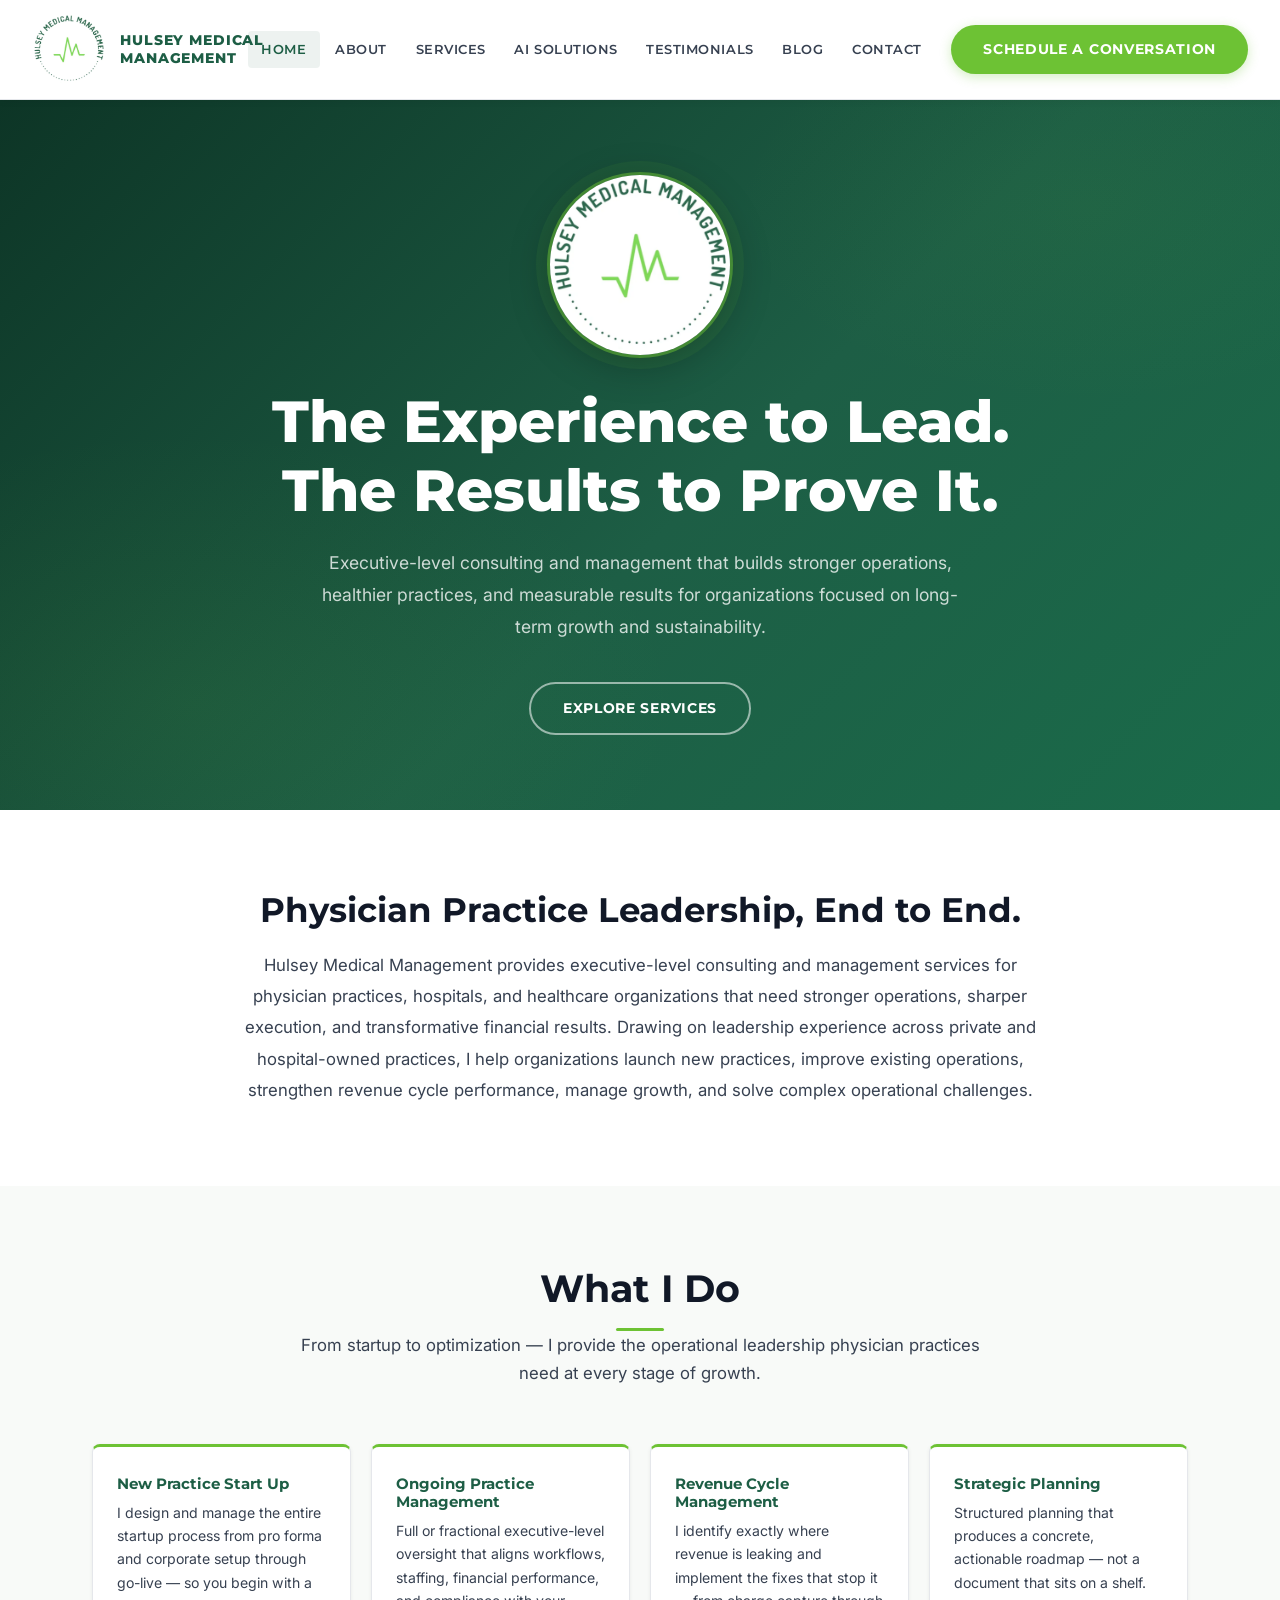
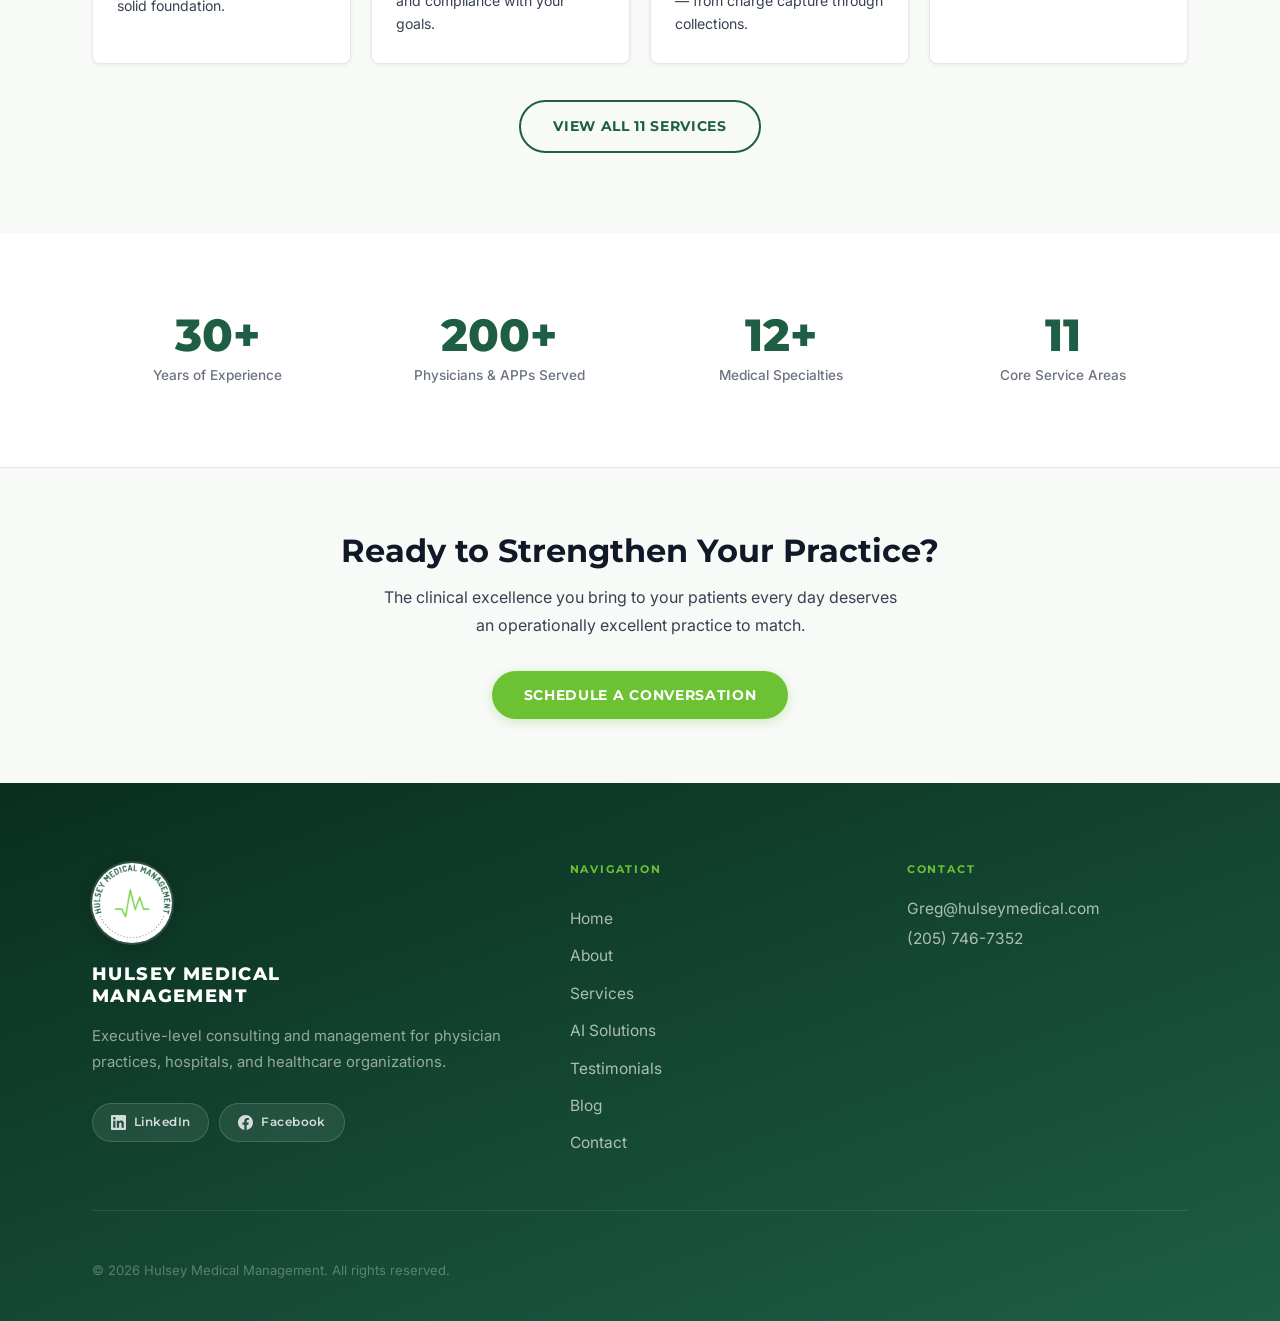
==== commit 064f9646: "Fix logo circle clipping with object-fit cover Switching from object-fit contain to cover prevents t" ====
--- a/index.html
+++ b/index.html
@@ -5,7 +5,7 @@
   <meta name="viewport" content="width=device-width, initial-scale=1.0" />
   <title>Hulsey Medical Management | Executive Physician Practice Consulting</title>
   <meta name="description" content="Executive-level consulting and management for physician practices, hospitals, and healthcare organizations. 30 years of proven leadership." />
-  <link rel="stylesheet" href="css/styles.css?v=3" />
+  <link rel="stylesheet" href="css/styles.css?v=4" />
 </head>
 <body>
 
--- a/css/styles.css
+++ b/css/styles.css
@@ -265,7 +265,7 @@
 .hero__logo img {
   width: 180px;
   height: 180px;
-  object-fit: contain;
+  object-fit: cover;
   margin: 0 auto;
   border-radius: 50%;
   box-shadow: 0 0 0 3px rgba(109,194,52,0.5), 0 0 0 14px rgba(109,194,52,0.08), 0 8px 40px rgba(0,0,0,0.3);
@@ -804,7 +804,7 @@
 .footer__logo {
   width: 80px;
   height: 80px;
-  object-fit: contain;
+  object-fit: cover;
   border-radius: 50%;
   margin-bottom: 1.25rem;
   box-shadow: 0 0 0 2px rgba(255,255,255,0.15), 0 4px 16px rgba(0,0,0,0.2);
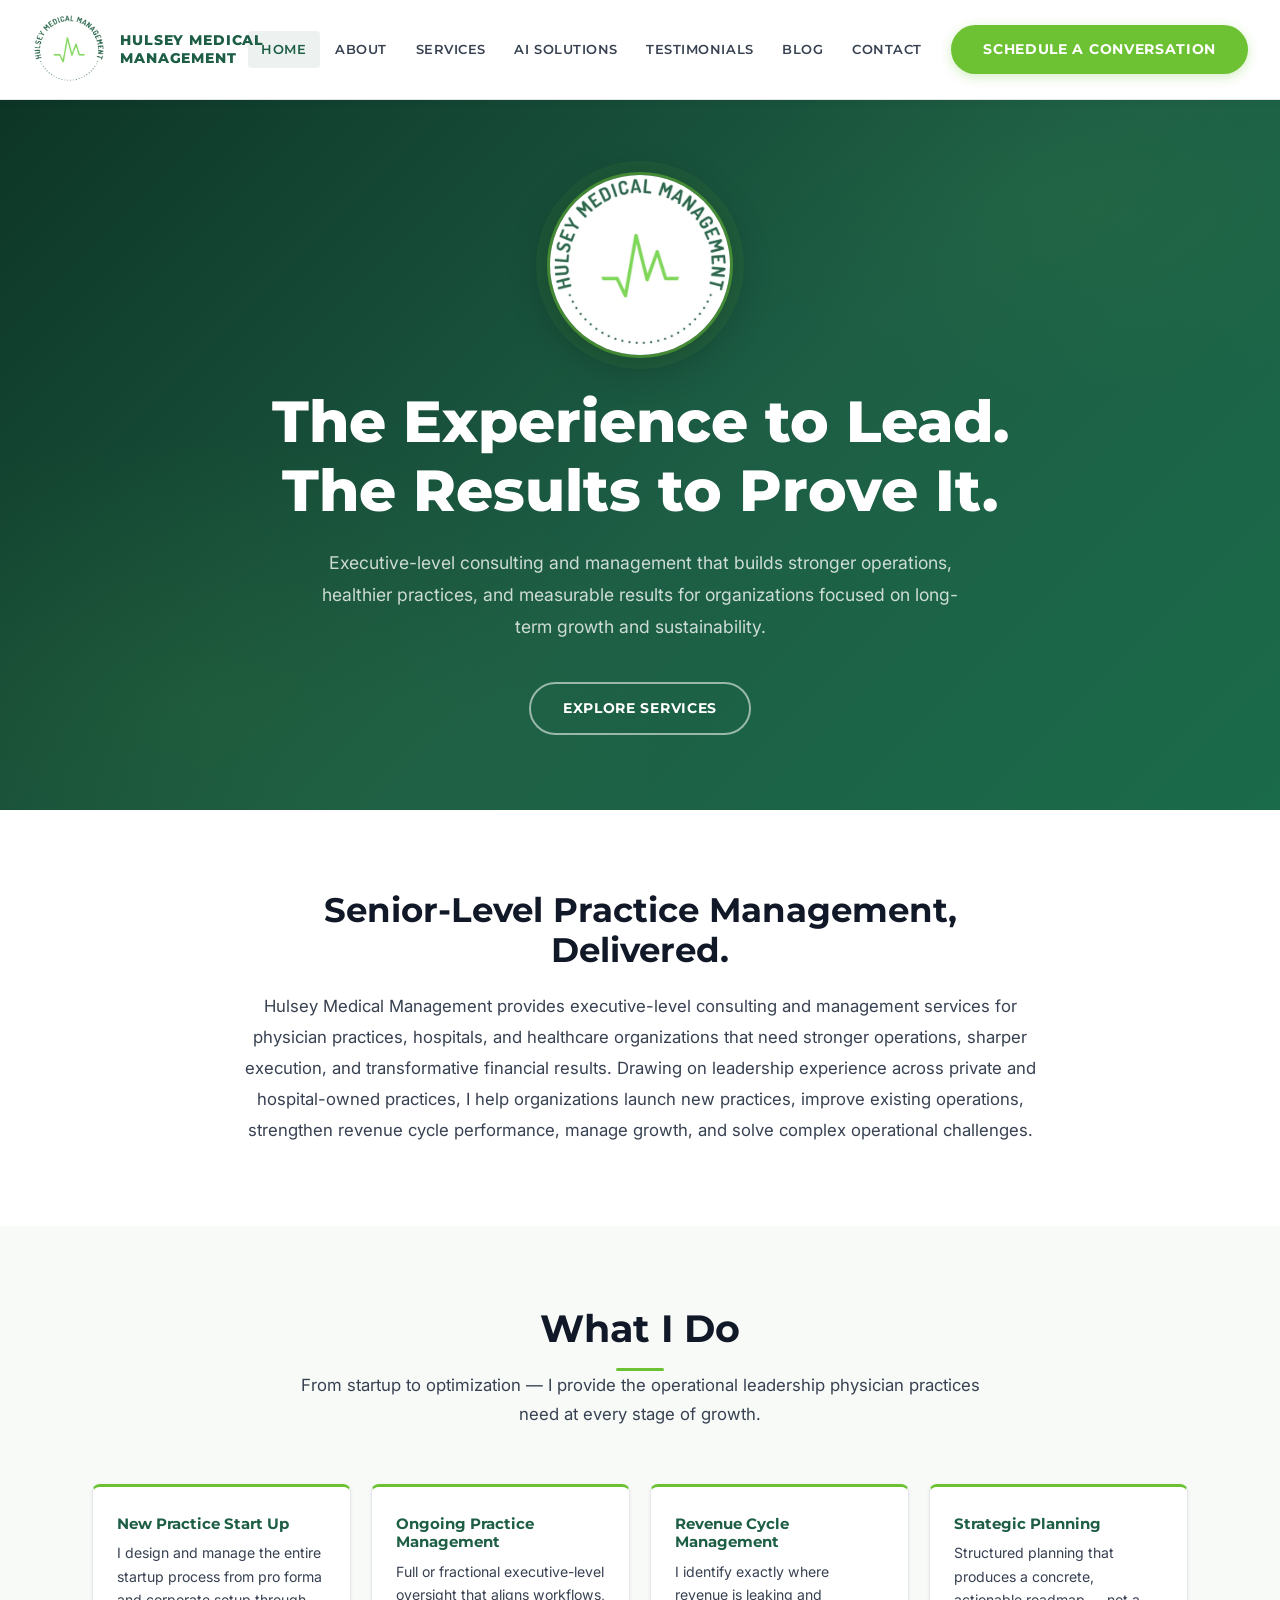
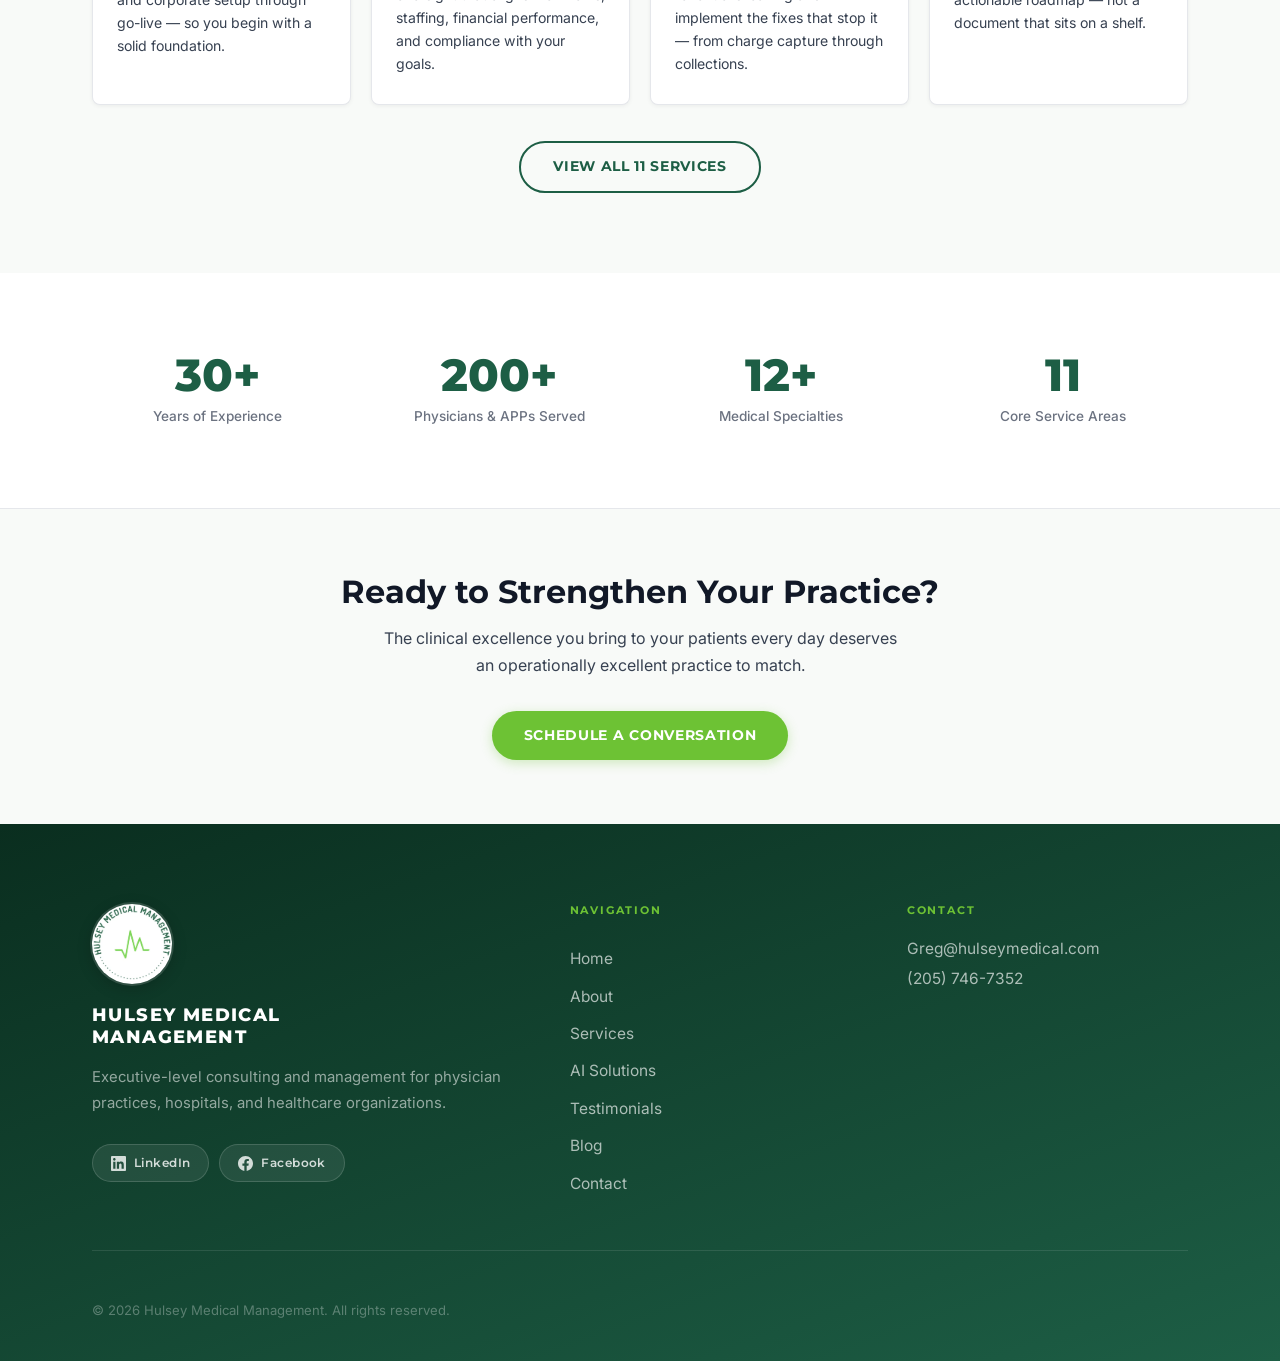
==== commit cbeae053: "Update hero tagline to 'Senior-Level Practice Management, Delivered.'" ====
--- a/index.html
+++ b/index.html
@@ -51,7 +51,7 @@
   <section class="intro-block">
     <div class="container">
       <div class="intro-block__inner fade-in">
-        <h2>Physician Practice Leadership, End to End.</h2>
+        <h2>Senior-Level Practice Management, Delivered.</h2>
         <p>Hulsey Medical Management provides executive-level consulting and management services for physician practices, hospitals, and healthcare organizations that need stronger operations, sharper execution, and transformative financial results. Drawing on leadership experience across private and hospital-owned practices, I help organizations launch new practices, improve existing operations, strengthen revenue cycle performance, manage growth, and solve complex operational challenges.</p>
       </div>
     </div>
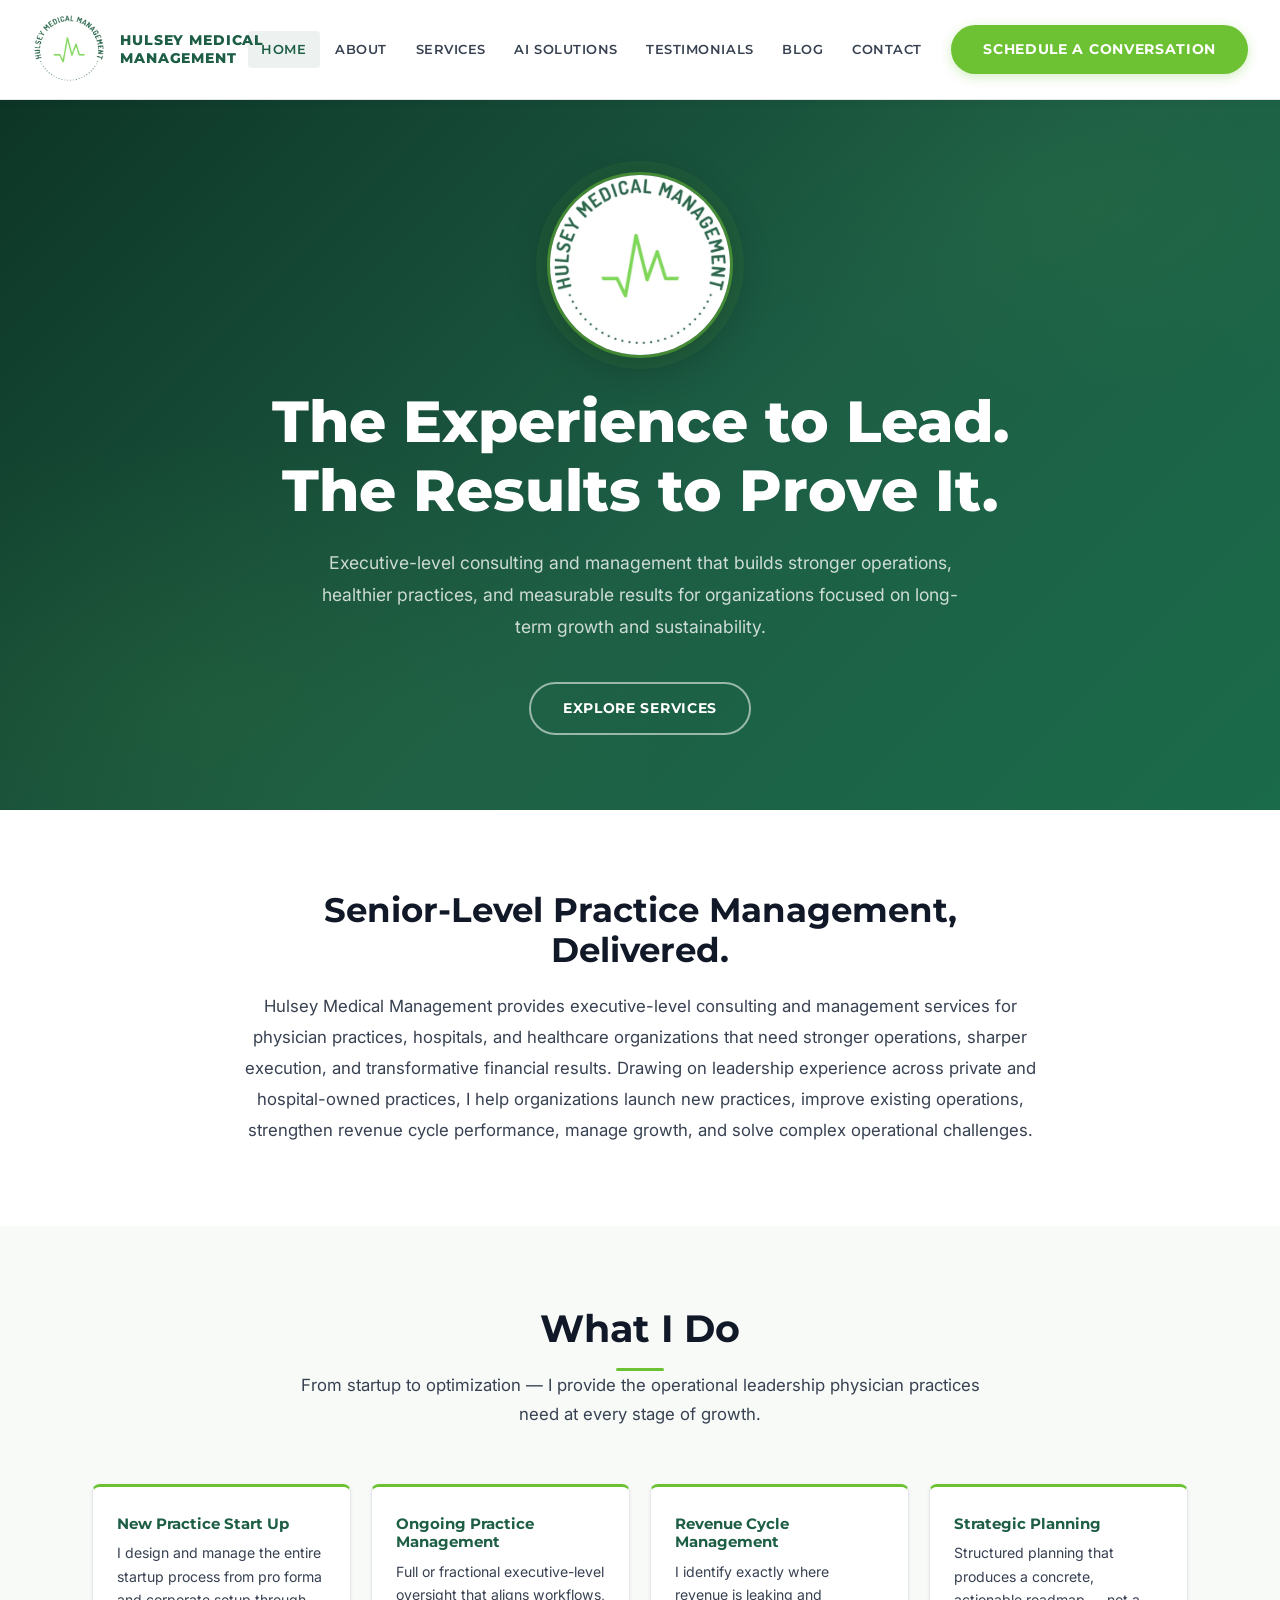
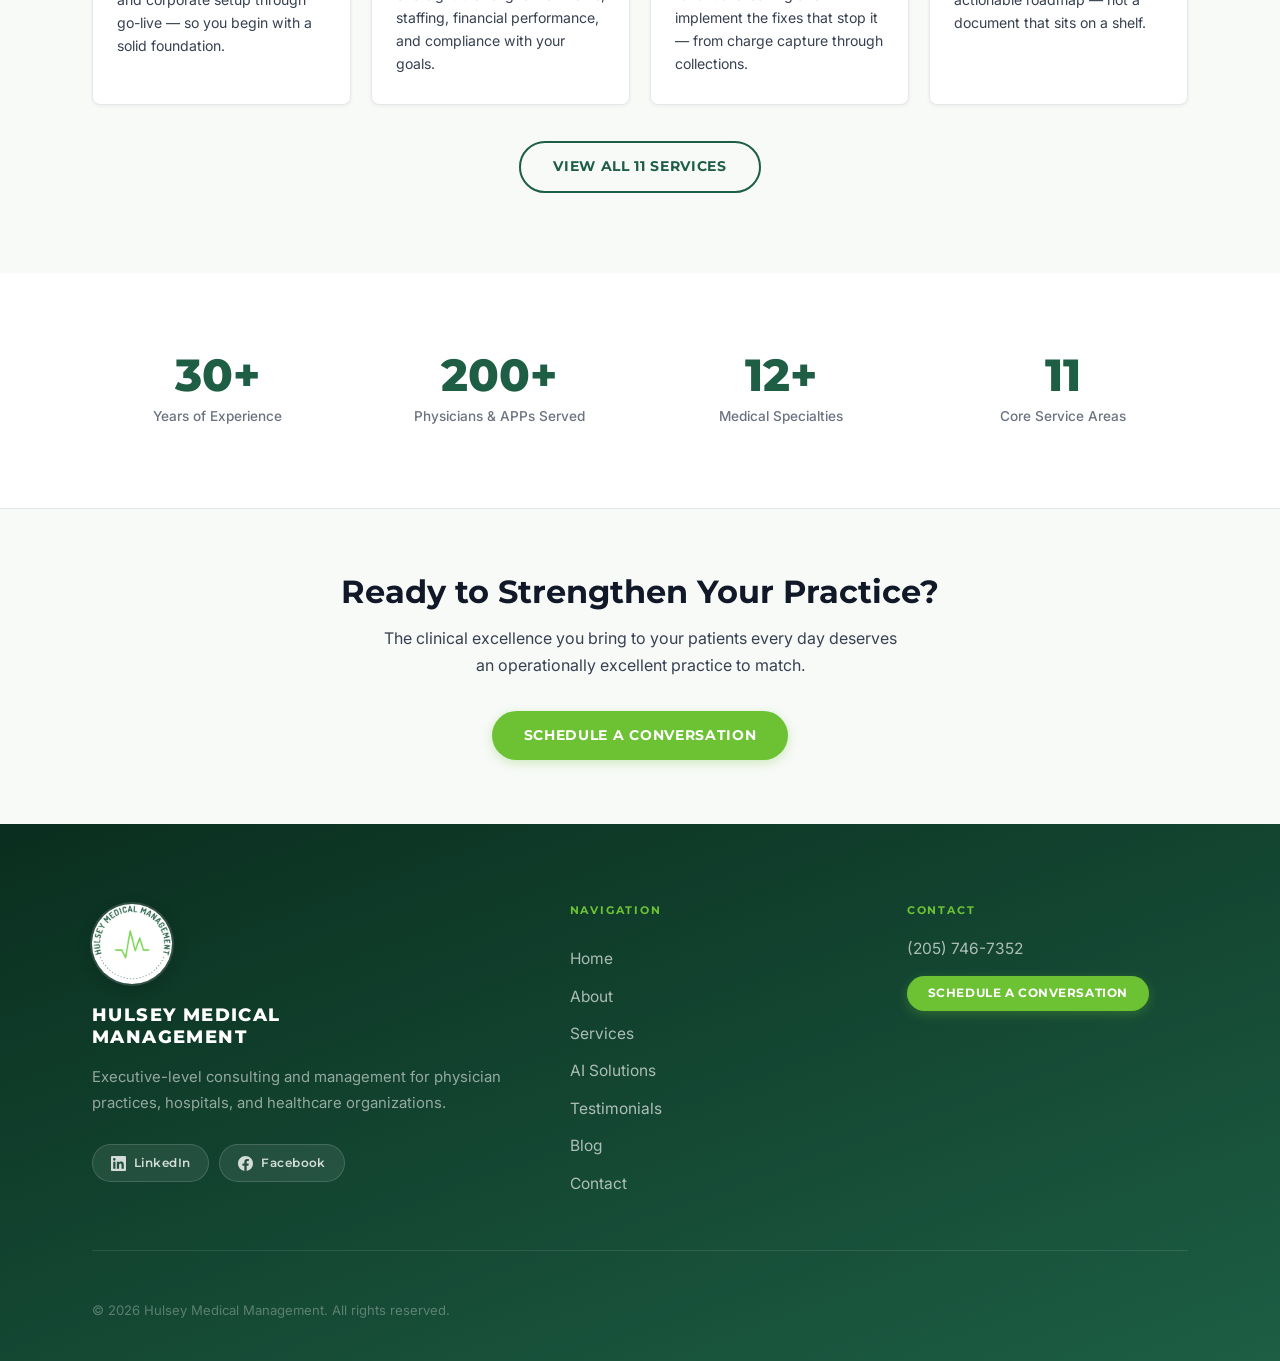
==== commit d7c6e16d: "Replace footer email address with smaller Schedule a Conversation button Removes the personal email " ====
--- a/index.html
+++ b/index.html
@@ -5,7 +5,7 @@
   <meta name="viewport" content="width=device-width, initial-scale=1.0" />
   <title>Hulsey Medical Management | Executive Physician Practice Consulting</title>
   <meta name="description" content="Executive-level consulting and management for physician practices, hospitals, and healthcare organizations. 30 years of proven leadership." />
-  <link rel="stylesheet" href="css/styles.css?v=4" />
+  <link rel="stylesheet" href="css/styles.css?v=5" />
 </head>
 <body>
 
@@ -150,8 +150,8 @@
         </div>
         <div class="footer__contact">
           <h4>Contact</h4>
-          <p><a href="mailto:Greg@hulseymedical.com">Greg@hulseymedical.com</a></p>
           <p><a href="tel:+12057467352">(205) 746-7352</a></p>
+          <a href="contact.html" class="btn btn--primary btn--small footer__cta">Schedule a Conversation</a>
         </div>
       </div>
       <div class="footer__bottom">
--- a/css/styles.css
+++ b/css/styles.css
@@ -227,6 +227,10 @@
   transform: translateY(-2px);
   box-shadow: 0 6px 20px rgba(109,194,52,0.4);
 }
+.btn--small {
+  padding: 0.5rem 1.3rem;
+  font-size: 0.72rem;
+}
 .btn--outline {
   background: transparent;
   color: var(--white);
@@ -853,6 +857,8 @@
 .footer__contact p { color: rgba(255,255,255,0.65); font-size: 0.97rem; line-height: 1; margin-bottom: 0.9rem; }
 .footer__contact a { color: rgba(255,255,255,0.65); transition: var(--transition); }
 .footer__contact a:hover { color: var(--lime-green); }
+.footer__contact .btn, .footer__contact .btn:hover { color: var(--white); }
+.footer__cta { display: inline-block; margin-top: 0.3rem; }
 .footer__bottom {
   display: flex; justify-content: space-between; align-items: center; gap: 1rem; flex-wrap: wrap;
 }
